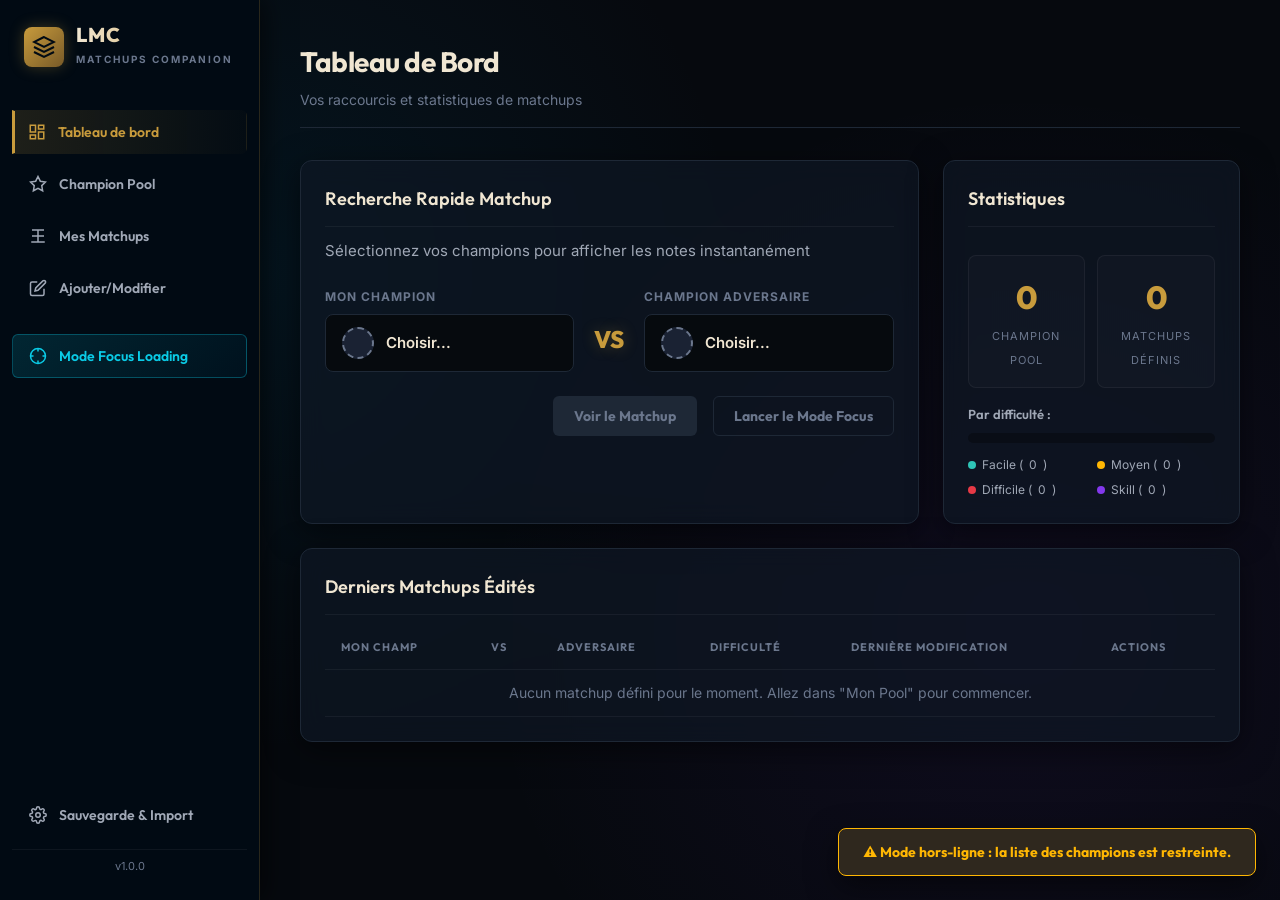
==== index.html @ ae3e89a2 "Initial commit" ====
<!DOCTYPE html>
<html lang="fr">
<head>
    <meta charset="UTF-8">
    <meta name="viewport" content="width=device-width, initial-scale=1.0">
    <title>League Matchups Companion</title>
    <!-- Google Fonts: Inter & Outfit -->
    <link rel="preconnect" href="https://fonts.googleapis.com">
    <link rel="preconnect" href="https://fonts.gstatic.com" crossorigin>
    <link href="https://fonts.googleapis.com/css2?family=Inter:wght@300;400;500;600;700&family=Outfit:wght@400;500;600;700;800&display=swap" rel="stylesheet">
    <link rel="stylesheet" href="style.css">
</head>
<body>
    <div class="app-container">
        <!-- Sidebar / Navigation -->
        <aside class="sidebar">
            <div class="brand">
                <div class="brand-logo">
                    <svg viewBox="0 0 24 24" fill="none" stroke="currentColor" stroke-width="2">
                        <polygon points="12 2 2 7 12 12 22 7 12 2" />
                        <polyline points="2 17 12 22 22 17" />
                        <polyline points="2 12 12 17 22 12" />
                    </svg>
                </div>
                <div class="brand-text">
                    <h1>LMC</h1>
                    <span>Matchups Companion</span>
                </div>
            </div>

            <nav class="nav-menu">
                <button class="nav-item active" data-tab="dashboard">
                    <svg class="nav-icon" viewBox="0 0 24 24" fill="none" stroke="currentColor" stroke-width="2"><rect x="3" y="3" width="7" height="9" /><rect x="14" y="3" width="7" height="5" /><rect x="14" y="12" width="7" height="9" /><rect x="3" y="16" width="7" height="5" /></svg>
                    Tableau de bord
                </button>
                <button class="nav-item" data-tab="champion-pool">
                    <svg class="nav-icon" viewBox="0 0 24 24" fill="none" stroke="currentColor" stroke-width="2"><path d="M12 2l3.09 6.26L22 9.27l-5 4.87 1.18 6.88L12 17.77l-6.18 3.25L7 14.14 2 9.27l6.91-1.01L12 2z"/></svg>
                    Champion Pool
                </button>
                <button class="nav-item" data-tab="matchups">
                    <svg class="nav-icon" viewBox="0 0 24 24" fill="none" stroke="currentColor" stroke-width="2"><path d="M12 20h9M3 20h9M4 12h16M4 4h16M12 4v16"/></svg>
                    Mes Matchups
                </button>
                <button class="nav-item" data-tab="editor" id="nav-editor-btn">
                    <svg class="nav-icon" viewBox="0 0 24 24" fill="none" stroke="currentColor" stroke-width="2"><path d="M11 4H4a2 2 0 0 0-2 2v14a2 2 0 0 0 2 2h14a2 2 0 0 0 2-2v-7M18.5 2.5a2.121 2.121 0 1 1 3 3L12 15l-4 1 1-4 9.5-9.5z"/></svg>
                    Ajouter/Modifier
                </button>
                <button class="nav-item focus-btn" data-tab="focus-mode">
                    <svg class="nav-icon" viewBox="0 0 24 24" fill="none" stroke="currentColor" stroke-width="2"><circle cx="12" cy="12" r="10"/><line x1="22" y1="12" x2="18" y2="12"/><line x1="6" y1="12" x2="2" y2="12"/><line x1="12" y1="6" x2="12" y2="2"/><line x1="12" y1="22" x2="12" y2="18"/></svg>
                    Mode Focus Loading
                </button>
            </nav>

            <div class="sidebar-footer">
                <button class="nav-item" data-tab="settings">
                    <svg class="nav-icon" viewBox="0 0 24 24" fill="none" stroke="currentColor" stroke-width="2"><circle cx="12" cy="12" r="3"/><path d="M19.4 15a1.65 1.65 0 0 0 .33 1.82l.06.06a2 2 0 1 1-2.83 2.83l-.06-.06a1.65 1.65 0 0 0-1.82-.33 1.65 1.65 0 0 0-1 1.51V21a2 2 0 0 1-4 0v-.09A1.65 1.65 0 0 0 9 19.4a1.65 1.65 0 0 0-1.82.33l-.06.06a2 2 0 1 1-2.83-2.83l.06-.06a1.65 1.65 0 0 0 .33-1.82 1.65 1.65 0 0 0-1.51-1H3a2 2 0 0 1 0-4h.09A1.65 1.65 0 0 0 4.6 9a1.65 1.65 0 0 0-.33-1.82l-.06-.06a2 2 0 1 1 2.83-2.83l.06.06a1.65 1.65 0 0 0 1.82.33H9a1.65 1.65 0 0 0 1-1.51V3a2 2 0 0 1 4 0v.09a1.65 1.65 0 0 0 1 1.51 1.65 1.65 0 0 0 1.82-.33l.06-.06a2 2 0 1 1 2.83 2.83l-.06.06a1.65 1.65 0 0 0-.33 1.82V9a1.65 1.65 0 0 0 1.51 1H21a2 2 0 0 1 0 4h-.09a1.65 1.65 0 0 0-1.51 1z"/></svg>
                    Sauvegarde & Import
                </button>
                <div class="version">v1.0.0</div>
            </div>
        </aside>

        <!-- Main Content Area -->
        <main class="main-content">
            <!-- TAB: Dashboard -->
            <section id="dashboard" class="tab-content active">
                <header class="content-header">
                    <div>
                        <h2>Tableau de Bord</h2>
                        <p class="subtitle">Vos raccourcis et statistiques de matchups</p>
                    </div>
                </header>

                <div class="dashboard-grid">
                    <!-- Quick Matchup Checker -->
                    <div class="card col-2 quick-check-card">
                        <h3>Recherche Rapide Matchup</h3>
                        <p>Sélectionnez vos champions pour afficher les notes instantanément</p>
                        
                        <div class="matchup-picker-row">
                            <div class="champion-select-box">
                                <label>Mon Champion</label>
                                <div class="custom-select" id="quick-my-champ-select">
                                    <div class="select-trigger">
                                        <span class="champ-avatar placeholder"></span>
                                        <span class="champ-name">Choisir...</span>
                                    </div>
                                    <div class="select-dropdown-list hidden">
                                        <input type="text" class="select-search" placeholder="Rechercher...">
                                        <div class="select-options-container" id="quick-my-options"></div>
                                    </div>
                                </div>
                            </div>

                            <div class="vs-divider">VS</div>

                            <div class="champion-select-box">
                                <label>Champion Adversaire</label>
                                <div class="custom-select" id="quick-enemy-champ-select">
                                    <div class="select-trigger">
                                        <span class="champ-avatar placeholder"></span>
                                        <span class="champ-name">Choisir...</span>
                                    </div>
                                    <div class="select-dropdown-list hidden">
                                        <input type="text" class="select-search" placeholder="Rechercher...">
                                        <div class="select-options-container" id="quick-enemy-options"></div>
                                    </div>
                                </div>
                            </div>
                        </div>

                        <div class="quick-check-actions">
                            <button id="quick-search-btn" class="btn btn-primary" disabled>Voir le Matchup</button>
                            <button id="quick-focus-btn" class="btn btn-accent" disabled>Lancer le Mode Focus</button>
                        </div>
                    </div>

                    <!-- Statistics Card -->
                    <div class="card stats-card">
                        <h3>Statistiques</h3>
                        <div class="stats-grid">
                            <div class="stat-item">
                                <span class="stat-val" id="stat-pool-count">0</span>
                                <span class="stat-lbl">Champion Pool</span>
                            </div>
                            <div class="stat-item">
                                <span class="stat-val" id="stat-matchup-count">0</span>
                                <span class="stat-lbl">Matchups Définis</span>
                            </div>
                        </div>
                        <div class="difficulty-breakdown">
                            <h4>Par difficulté :</h4>
                            <div class="diff-bar-container">
                                <div class="diff-bar easy" style="width: 0%" title="Facile"></div>
                                <div class="diff-bar medium" style="width: 0%" title="Moyen"></div>
                                <div class="diff-bar hard" style="width: 0%" title="Difficile"></div>
                                <div class="diff-bar skill" style="width: 0%" title="Skill"></div>
                            </div>
                            <div class="diff-legend">
                                <span><span class="dot easy"></span>Facile (<span id="count-easy">0</span>)</span>
                                <span><span class="dot medium"></span>Moyen (<span id="count-medium">0</span>)</span>
                                <span><span class="dot hard"></span>Difficile (<span id="count-hard">0</span>)</span>
                                <span><span class="dot skill"></span>Skill (<span id="count-skill">0</span>)</span>
                            </div>
                        </div>
                    </div>

                    <!-- Recent Matchups -->
                    <div class="card col-3 recent-matchups-card">
                        <h3>Derniers Matchups Édités</h3>
                        <div class="table-responsive">
                            <table class="data-table">
                                <thead>
                                    <tr>
                                        <th>Mon Champ</th>
                                        <th>VS</th>
                                        <th>Adversaire</th>
                                        <th>Difficulté</th>
                                        <th>Dernière modification</th>
                                        <th>Actions</th>
                                    </tr>
                                </thead>
                                <tbody id="recent-matchups-tbody">
                                    <tr>
                                        <td colspan="6" class="text-center text-muted">Aucun matchup pour le moment. Allez dans "Mon Pool" pour commencer.</td>
                                    </tr>
                                </tbody>
                            </table>
                        </div>
                    </div>
                </div>
            </section>

            <!-- TAB: Champion Pool -->
            <section id="champion-pool" class="tab-content">
                <header class="content-header">
                    <div>
                        <h2>Mon Champion Pool</h2>
                        <p class="subtitle">Gérez la liste des champions que vous jouez en partie</p>
                    </div>
                    <button id="add-pool-champ-btn" class="btn btn-primary">
                        <svg viewBox="0 0 24 24" fill="none" stroke="currentColor" stroke-width="2" style="width:16px;height:16px;margin-right:8px;"><line x1="12" y1="5" x2="12" y2="19"/><line x1="5" y1="12" x2="19" y2="12"/></svg>
                        Ajouter un Champion
                    </button>
                </header>

                <div class="pool-grid" id="pool-grid-container">
                    <!-- Champion Pool Cards will be rendered dynamically here -->
                    <div class="empty-state">
                        <div class="empty-icon">⭐</div>
                        <h3>Votre Champion Pool est vide</h3>
                        <p>Commencez par ajouter les champions que vous jouez régulièrement pour pouvoir documenter vos matchups.</p>
                        <button class="btn btn-primary btn-add-first-champ">Ajouter mon premier champion</button>
                    </div>
                </div>
            </section>

            <!-- TAB: Mes Matchups -->
            <section id="matchups" class="tab-content">
                <header class="content-header">
                    <div>
                        <h2>Mes Matchups Documentés</h2>
                        <p class="subtitle">La liste complète de vos notes stratégiques</p>
                    </div>
                </header>

                <div class="filter-bar">
                    <div class="search-box">
                        <svg class="search-icon" viewBox="0 0 24 24" fill="none" stroke="currentColor" stroke-width="2"><circle cx="11" cy="11" r="8"/><line x1="21" y1="21" x2="16.65" y2="16.65"/></svg>
                        <input type="text" id="matchups-search-input" placeholder="Filtrer par champion (ex: Camille)...">
                    </div>
                    <div class="filter-options">
                        <select id="filter-difficulty" class="custom-select-small">
                            <option value="all">Toutes les difficultés</option>
                            <option value="easy">Facile</option>
                            <option value="medium">Moyen</option>
                            <option value="hard">Difficile</option>
                            <option value="skill">Skill Matchup</option>
                        </select>
                        <select id="filter-my-champ" class="custom-select-small">
                            <option value="all">Tous mes champions</option>
                        </select>
                    </div>
                </div>

                <div class="matchups-list-grid" id="matchups-list-container">
                    <!-- Matchup list cards will be rendered dynamically here -->
                </div>
            </section>

            <!-- TAB: Matchup Editor -->
            <section id="editor" class="tab-content">
                <header class="content-header">
                    <div>
                        <h2 id="editor-title">Créer un Matchup</h2>
                        <p class="subtitle" id="editor-subtitle">Documentez vos stratégies, builds et astuces contre un adversaire</p>
                    </div>
                </header>

                <div class="card editor-card">
                    <form id="matchup-form">
                        <input type="hidden" id="matchup-id">
                        
                        <div class="editor-header-row">
                            <div class="champion-select-box">
                                <label>Mon Champion <span class="required">*</span></label>
                                <div class="custom-select" id="editor-my-champ-select">
                                    <div class="select-trigger">
                                        <span class="champ-avatar placeholder"></span>
                                        <span class="champ-name">Choisir...</span>
                                    </div>
                                    <div class="select-dropdown-list hidden">
                                        <input type="text" class="select-search" placeholder="Rechercher dans mon pool...">
                                        <div class="select-options-container" id="editor-my-options"></div>
                                    </div>
                                </div>
                            </div>

                            <div class="vs-divider-large">VS</div>

                            <div class="champion-select-box">
                                <label>Champion Adversaire <span class="required">*</span></label>
                                <div class="custom-select" id="editor-enemy-champ-select">
                                    <div class="select-trigger">
                                        <span class="champ-avatar placeholder"></span>
                                        <span class="champ-name">Choisir...</span>
                                    </div>
                                    <div class="select-dropdown-list hidden">
                                        <input type="text" class="select-search" placeholder="Rechercher un champion...">
                                        <div class="select-options-container" id="editor-enemy-options"></div>
                                    </div>
                                </div>
                            </div>
                        </div>

                        <div class="form-row grid-2">
                            <div class="form-group">
                                <label for="matchup-difficulty">Difficulté globale</label>
                                <div class="difficulty-selector">
                                    <label class="diff-radio-btn easy">
                                        <input type="radio" name="difficulty" value="easy" checked>
                                        <span>Facile</span>
                                    </label>
                                    <label class="diff-radio-btn medium">
                                        <input type="radio" name="difficulty" value="medium">
                                        <span>Moyen</span>
                                    </label>
                                    <label class="diff-radio-btn hard">
                                        <input type="radio" name="difficulty" value="hard">
                                        <span>Difficile</span>
                                    </label>
                                    <label class="diff-radio-btn skill">
                                        <input type="radio" name="difficulty" value="skill">
                                        <span>Skill</span>
                                    </label>
                                </div>
                            </div>
                            <div class="form-group">
                                <label for="matchup-winrate">Note d'aisance / Rôle</label>
                                <input type="text" id="matchup-role" placeholder="ex: Toplane, Win lane, Farm lane..." class="form-control">
                            </div>
                        </div>

                        <hr class="form-divider">

                        <div class="form-row grid-2">
                            <div class="form-group">
                                <label for="matchup-runes">Configuration des Runes</label>
                                <textarea id="matchup-runes" rows="3" placeholder="ex: Conquérant + Volonté (Second souffle / Revitalisation). Prendre de l'armure brute en stats." class="form-control text-area-custom"></textarea>
                            </div>
                            <div class="form-group">
                                <label for="matchup-items">Build / Spikes d'objets</label>
                                <textarea id="matchup-items" rows="3" placeholder="ex: Rush Hydre Vorace pour le sustain, puis Trinité. Prendre Tabis d'acier en priorité." class="form-control text-area-custom"></textarea>
                            </div>
                        </div>

                        <hr class="form-divider">

                        <div class="form-group">
                            <label for="matchup-early">Phase de lignes (Early Game / Niveaux 1-3)</label>
                            <textarea id="matchup-early" rows="3" placeholder="ex: Respecter son niveau 1. On peut l'agresser au niveau 2 si son sort E est en cooldown." class="form-control text-area-custom"></textarea>
                        </div>

                        <div class="form-group">
                            <label for="matchup-mid">Milieu et fin de partie (Mid / Late Game & Teamfights)</label>
                            <textarea id="matchup-mid" rows="3" placeholder="ex: Splitpush efficace, il ne peut pas nous défendre en 1v1 après 2 items. En teamfight, focus la backline." class="form-control text-area-custom"></textarea>
                        </div>

                        <div class="form-group">
                            <label for="matchup-tips">Conseils clés et astuces (Détails mécaniques, Cooldowns)</label>
                            <textarea id="matchup-tips" rows="3" placeholder="ex: Utiliser notre R pour esquiver son étourdissement. Punir quand il rate son Z." class="form-control text-area-custom"></textarea>
                        </div>

                        <div class="form-actions">
                            <button type="button" class="btn btn-secondary" id="cancel-edit-btn">Annuler</button>
                            <button type="submit" class="btn btn-primary" id="save-matchup-btn">Enregistrer le Matchup</button>
                        </div>
                    </form>
                </div>
            </section>

            <!-- TAB: Focus Mode -->
            <section id="focus-mode" class="tab-content">
                <div class="focus-layout">
                    <div class="focus-back-bar">
                        <button class="btn btn-secondary btn-sm" id="exit-focus-btn">
                            <svg viewBox="0 0 24 24" fill="none" stroke="currentColor" stroke-width="2" style="width:14px;height:14px;margin-right:6px;"><polyline points="15 18 9 12 15 6"/></svg>
                            Quitter le Mode Focus
                        </button>
                        <div class="focus-mode-indicator">
                            <span class="pulse-dot"></span>
                            MODE FOCUS CHARGEMENT
                        </div>
                    </div>

                    <div class="focus-vs-header" id="focus-champ-headers">
                        <!-- Rendered dynamically -->
                    </div>

                    <div class="focus-grid">
                        <div class="focus-card difficulty-focus-card" id="focus-card-difficulty">
                            <!-- Difficulty indicator -->
                        </div>
                        
                        <div class="focus-card flex-col">
                            <h3>⚡ Le Plan de Jeu (Early Game)</h3>
                            <div class="focus-content" id="focus-content-early">
                                <!-- Early tips -->
                            </div>
                        </div>

                        <div class="focus-card flex-col">
                            <h3>🛡️ Runes & Équipement</h3>
                            <div class="focus-content" id="focus-content-setup">
                                <!-- Setup details -->
                            </div>
                        </div>

                        <div class="focus-card col-2 flex-col">
                            <h3>🔥 Conseils Clés & Mécaniques (À retenir !)</h3>
                            <div class="focus-content focus-content-large" id="focus-content-tips">
                                <!-- Hot tips -->
                            </div>
                        </div>

                        <div class="focus-card flex-col">
                            <h3>⚔️ Mid/Late & Teamfights</h3>
                            <div class="focus-content" id="focus-content-mid">
                                <!-- Mid/late tips -->
                            </div>
                        </div>
                    </div>
                </div>
            </section>

            <!-- TAB: Settings (Save/Import/Export) -->
            <section id="settings" class="tab-content">
                <header class="content-header">
                    <div>
                        <h2>Sauvegarde & Importation</h2>
                        <p class="subtitle">Gérez vos données de matchups et sauvegardez votre progression</p>
                    </div>
                </header>

                <div class="settings-grid">
                    <div class="card">
                        <h3>Exporter vos données</h3>
                        <p>Téléchargez toutes vos notes de matchups et votre champion pool sous forme de fichier JSON. Vous pourrez réimporter ce fichier à tout moment pour restaurer vos données ou les transférer sur un autre navigateur.</p>
                        <div class="settings-action-block">
                            <button id="export-data-btn" class="btn btn-primary">
                                <svg viewBox="0 0 24 24" fill="none" stroke="currentColor" stroke-width="2" style="width:16px;height:16px;margin-right:8px;"><path d="M21 15v4a2 2 0 0 1-2 2H5a2 2 0 0 1-2-2v-4"/><polyline points="7 10 12 15 17 10"/><line x1="12" y1="15" x2="12" y2="3"/></svg>
                                Exporter en JSON
                            </button>
                        </div>
                    </div>

                    <div class="card">
                        <h3>Importer vos données</h3>
                        <p>Sélectionnez un fichier JSON exporté précédemment pour restaurer vos matchups. <strong>Attention :</strong> Cela remplacera vos données actuelles.</p>
                        <div class="settings-action-block">
                            <input type="file" id="import-file-input" accept=".json" style="display: none;">
                            <button id="import-trigger-btn" class="btn btn-secondary">
                                <svg viewBox="0 0 24 24" fill="none" stroke="currentColor" stroke-width="2" style="width:16px;height:16px;margin-right:8px;"><path d="M21 15v4a2 2 0 0 1-2 2H5a2 2 0 0 1-2-2v-4"/><polyline points="17 8 12 3 7 8"/><line x1="12" y1="3" x2="12" y2="15"/></svg>
                                Importer un fichier JSON
                            </button>
                            <span id="import-status-text" class="status-text text-muted">Aucun fichier sélectionné</span>
                        </div>
                    </div>

                    <div class="card danger-card">
                        <h3>Zone de danger</h3>
                        <p>Cette action effacera définitivement l'ensemble de votre champion pool ainsi que toutes vos notes de matchups enregistrées. Cette action est irréversible.</p>
                        <div class="settings-action-block">
                            <button id="reset-data-btn" class="btn btn-danger">
                                <svg viewBox="0 0 24 24" fill="none" stroke="currentColor" stroke-width="2" style="width:16px;height:16px;margin-right:8px;"><polyline points="3 6 5 6 21 6"/><path d="M19 6v14a2 2 0 0 1-2 2H7a2 2 0 0 1-2-2V6m3 0V4a2 2 0 0 1 2-2h4a2 2 0 0 1 2 2v2"/><line x1="10" y1="11" x2="10" y2="17"/><line x1="14" y1="11" x2="14" y2="17"/></svg>
                                Réinitialiser toutes les données
                            </button>
                        </div>
                    </div>
                </div>
            </section>
        </main>
    </div>

    <!-- Modal: Add Champion to Pool -->
    <div class="modal hidden" id="add-champion-modal">
        <div class="modal-backdrop"></div>
        <div class="modal-content">
            <div class="modal-header">
                <h3>Ajouter un champion à mon pool</h3>
                <button class="modal-close" id="close-modal-btn">&times;</button>
            </div>
            <div class="modal-body">
                <div class="modal-search-box">
                    <svg class="search-icon" viewBox="0 0 24 24" fill="none" stroke="currentColor" stroke-width="2"><circle cx="11" cy="11" r="8"/><line x1="21" y1="21" x2="16.65" y2="16.65"/></svg>
                    <input type="text" id="modal-search-input" placeholder="Rechercher un champion (ex: Ahri, Jax...)...">
                </div>
                <div class="modal-champions-grid" id="modal-champions-list">
                    <!-- Dynamically rendered list of all champions -->
                    <div class="loading-spinner-container">
                        <div class="spinner"></div>
                        <p>Chargement des champions depuis Riot Games...</p>
                    </div>
                </div>
            </div>
        </div>
    </div>

    <script src="app.js"></script>
</body>
</html>
---- style.css ----
/* --- LolMatchups Design System & Theme --- */

:root {
    /* Color Palette */
    --bg-dark-abyss: #06090e;
    --bg-dark-slate: #0b111a;
    --bg-card: rgba(15, 23, 36, 0.7);
    --bg-sidebar: #010a13;
    
    --color-text-main: #f0e6d2; /* Riot Light Gold-Gray */
    --color-text-body: #a0a8b6; /* Soft Gray */
    --color-text-muted: #6b778d; /* Muted Slate */
    
    /* Accents */
    --gold-hextech: #c89b3c;
    --gold-light: #f0e6d2;
    --gold-dark: #785a28;
    --blue-hextech: #0acbe6;
    --blue-runic: #005a82;
    --border-color: #1e2836;
    --border-gold-trans: rgba(200, 155, 60, 0.2);
    
    /* Difficulty Colors */
    --diff-easy: #2ec4b6;
    --diff-easy-bg: rgba(46, 196, 182, 0.15);
    --diff-medium: #ffb703;
    --diff-medium-bg: rgba(255, 183, 3, 0.15);
    --diff-hard: #e63946;
    --diff-hard-bg: rgba(230, 57, 70, 0.15);
    --diff-skill: #8338ec;
    --diff-skill-bg: rgba(131, 56, 236, 0.15);
    
    /* Fonts */
    --font-heading: 'Outfit', 'Inter', system-ui, -apple-system, sans-serif;
    --font-body: 'Inter', system-ui, -apple-system, sans-serif;
    
    /* Shadow */
    --card-shadow: 0 8px 32px 0 rgba(0, 0, 0, 0.5);
    --gold-glow: 0 0 15px rgba(200, 155, 60, 0.3);
    --blue-glow: 0 0 15px rgba(10, 203, 230, 0.4);
}

/* --- Base Styles --- */
* {
    box-sizing: border-box;
    margin: 0;
    padding: 0;
    font-family: var(--font-body);
}

body {
    background-color: var(--bg-dark-abyss);
    background-image: 
        radial-gradient(circle at 20% 30%, rgba(0, 90, 130, 0.15) 0%, transparent 40%),
        radial-gradient(circle at 80% 70%, rgba(131, 56, 236, 0.08) 0%, transparent 45%);
    color: var(--color-text-body);
    font-size: 15px;
    line-height: 1.6;
    overflow-x: hidden;
    min-height: 100vh;
}

h1, h2, h3, h4, h5, h6 {
    font-family: var(--font-heading);
    color: var(--color-text-main);
    font-weight: 600;
}

a {
    color: var(--blue-hextech);
    text-decoration: none;
    transition: color 0.2s ease;
}
a:hover {
    color: var(--gold-hextech);
}

/* --- Layout Container --- */
.app-container {
    display: flex;
    min-height: 100vh;
    width: 100vw;
    position: relative;
}

/* --- Sidebar Navigation --- */
.sidebar {
    width: 260px;
    background-color: var(--bg-sidebar);
    border-right: 1px solid var(--border-gold-trans);
    display: flex;
    flex-direction: column;
    padding: 24px 0;
    position: fixed;
    height: 100vh;
    left: 0;
    top: 0;
    z-index: 100;
    box-shadow: 4px 0 24px rgba(0, 0, 0, 0.6);
}

.brand {
    display: flex;
    align-items: center;
    padding: 0 24px;
    margin-bottom: 40px;
    gap: 12px;
}

.brand-logo {
    width: 40px;
    height: 40px;
    background: linear-gradient(135deg, var(--gold-hextech) 0%, var(--gold-dark) 100%);
    border-radius: 8px;
    display: flex;
    align-items: center;
    justify-content: center;
    color: var(--bg-sidebar);
    box-shadow: var(--gold-glow);
}

.brand-logo svg {
    width: 24px;
    height: 24px;
    stroke: var(--bg-sidebar);
}

.brand-text h1 {
    font-size: 20px;
    font-weight: 800;
    line-height: 1.1;
    letter-spacing: 1px;
    background: linear-gradient(to right, var(--gold-light), var(--gold-hextech));
    -webkit-background-clip: text;
    -webkit-text-fill-color: transparent;
}

.brand-text span {
    font-size: 10px;
    text-transform: uppercase;
    letter-spacing: 2px;
    color: var(--color-text-muted);
    font-weight: 700;
}

.nav-menu {
    display: flex;
    flex-direction: column;
    gap: 8px;
    padding: 0 12px;
    flex-grow: 1;
}

.nav-item {
    display: flex;
    align-items: center;
    gap: 12px;
    padding: 12px 16px;
    background: none;
    border: none;
    color: var(--color-text-body);
    font-family: var(--font-heading);
    font-size: 14px;
    font-weight: 600;
    border-radius: 6px;
    cursor: pointer;
    text-align: left;
    transition: all 0.2s ease;
    border: 1px solid transparent;
}

.nav-item:hover {
    background-color: rgba(200, 155, 60, 0.05);
    color: var(--gold-hextech);
    transform: translateX(4px);
}

.nav-item.active {
    background: linear-gradient(90deg, rgba(200, 155, 60, 0.15) 0%, rgba(200, 155, 60, 0.02) 100%);
    color: var(--gold-hextech);
    border-left: 3px solid var(--gold-hextech);
    border-top-left-radius: 0;
    border-bottom-left-radius: 0;
    padding-left: 13px;
}

.nav-icon {
    width: 18px;
    height: 18px;
}

.nav-item.focus-btn {
    margin-top: 16px;
    background: linear-gradient(135deg, rgba(10, 203, 230, 0.15) 0%, rgba(0, 90, 130, 0.1) 100%);
    border: 1px solid rgba(10, 203, 230, 0.3);
    color: var(--blue-hextech);
}
.nav-item.focus-btn:hover {
    background: linear-gradient(135deg, rgba(10, 203, 230, 0.25) 0%, rgba(0, 90, 130, 0.15) 100%);
    border-color: var(--blue-hextech);
    color: #fff;
    box-shadow: var(--blue-glow);
}

.sidebar-footer {
    padding: 0 12px;
    display: flex;
    flex-direction: column;
    gap: 12px;
}

.version {
    font-size: 11px;
    color: var(--color-text-muted);
    text-align: center;
    padding-top: 8px;
    border-top: 1px solid rgba(255,255,255,0.05);
}

/* --- Main Content --- */
.main-content {
    margin-left: 260px;
    flex-grow: 1;
    padding: 40px;
    min-height: 100vh;
    background-color: transparent;
}

/* Tabs Toggle logic */
.tab-content {
    display: none;
    animation: fadeIn 0.4s ease forwards;
}

.tab-content.active {
    display: block;
}

@keyframes fadeIn {
    from {
        opacity: 0;
        transform: translateY(8px);
    }
    to {
        opacity: 1;
        transform: translateY(0);
    }
}

/* Header standard styles */
.content-header {
    display: flex;
    justify-content: space-between;
    align-items: center;
    margin-bottom: 32px;
    padding-bottom: 16px;
    border-bottom: 1px solid var(--border-color);
}

.content-header h2 {
    font-size: 28px;
    font-weight: 700;
    letter-spacing: -0.5px;
}

.subtitle {
    font-size: 14px;
    color: var(--color-text-muted);
    margin-top: 4px;
}

/* --- Cards UI --- */
.card {
    background: var(--bg-card);
    backdrop-filter: blur(12px);
    -webkit-backdrop-filter: blur(12px);
    border: 1px solid var(--border-color);
    border-radius: 12px;
    padding: 24px;
    box-shadow: var(--card-shadow);
    transition: border-color 0.3s ease, box-shadow 0.3s ease;
}

.card:hover {
    border-color: rgba(200, 155, 60, 0.15);
}

.card h3 {
    font-size: 18px;
    margin-bottom: 12px;
    border-bottom: 1px solid rgba(255, 255, 255, 0.05);
    padding-bottom: 12px;
    display: flex;
    align-items: center;
    justify-content: space-between;
}

/* --- Dashboard Grid --- */
.dashboard-grid {
    display: grid;
    grid-template-columns: repeat(3, 1fr);
    gap: 24px;
}

.col-2 {
    grid-column: span 2;
}
.col-3 {
    grid-column: span 3;
}

/* Quick Matchup Picker CSS */
.matchup-picker-row {
    display: flex;
    align-items: center;
    justify-content: space-between;
    gap: 20px;
    margin: 24px 0;
}

.champion-select-box {
    flex: 1;
    display: flex;
    flex-direction: column;
    gap: 8px;
}

.champion-select-box label {
    font-size: 12px;
    font-weight: 700;
    text-transform: uppercase;
    letter-spacing: 1px;
    color: var(--color-text-muted);
}

.vs-divider {
    font-family: var(--font-heading);
    font-size: 24px;
    font-weight: 800;
    color: var(--gold-hextech);
    text-shadow: var(--gold-glow);
    padding-top: 20px;
}

.vs-divider-large {
    font-family: var(--font-heading);
    font-size: 32px;
    font-weight: 900;
    color: var(--gold-hextech);
    text-shadow: var(--gold-glow);
    padding: 24px 10px 0 10px;
    text-align: center;
}

.quick-check-actions {
    display: flex;
    gap: 16px;
    justify-content: flex-end;
}

/* --- Custom Champion Select Dropdown --- */
.custom-select {
    position: relative;
    width: 100%;
}

.select-trigger {
    display: flex;
    align-items: center;
    gap: 12px;
    padding: 12px 16px;
    background-color: rgba(6, 9, 14, 0.9);
    border: 1px solid var(--border-color);
    border-radius: 8px;
    cursor: pointer;
    transition: all 0.2s ease;
    color: var(--color-text-main);
    font-weight: 600;
}

.select-trigger:hover {
    border-color: var(--gold-hextech);
    box-shadow: 0 0 10px rgba(200, 155, 60, 0.1);
}

.champ-avatar {
    width: 32px;
    height: 32px;
    border-radius: 50%;
    background-size: cover;
    background-position: center;
    border: 2px solid var(--border-color);
    flex-shrink: 0;
}

.champ-avatar.placeholder {
    background-color: #1a2233;
    border: 2px dashed var(--color-text-muted);
}

.select-dropdown-list {
    position: absolute;
    top: calc(100% + 8px);
    left: 0;
    right: 0;
    background-color: #0b111a;
    border: 1px solid var(--gold-dark);
    border-radius: 8px;
    z-index: 50;
    max-height: 300px;
    overflow-y: auto;
    box-shadow: var(--card-shadow);
    display: flex;
    flex-direction: column;
}

.select-dropdown-list.hidden {
    display: none;
}

.select-search {
    padding: 10px 14px;
    background-color: #06090e;
    border: none;
    border-bottom: 1px solid var(--border-color);
    color: #fff;
    outline: none;
    font-size: 14px;
}

.select-options-container {
    overflow-y: auto;
    max-height: 240px;
}

.select-option {
    display: flex;
    align-items: center;
    gap: 12px;
    padding: 10px 14px;
    cursor: pointer;
    transition: background-color 0.2s ease;
    color: var(--color-text-body);
}

.select-option:hover {
    background-color: rgba(200, 155, 60, 0.1);
    color: var(--color-text-main);
}

.select-option.selected {
    background-color: rgba(10, 203, 230, 0.1);
    color: var(--blue-hextech);
    border-left: 3px solid var(--blue-hextech);
    padding-left: 11px;
}

/* --- Buttons CSS --- */
.btn {
    display: inline-flex;
    align-items: center;
    justify-content: center;
    padding: 10px 20px;
    border-radius: 6px;
    font-family: var(--font-heading);
    font-weight: 700;
    font-size: 14px;
    cursor: pointer;
    transition: all 0.2s ease;
    border: 1px solid transparent;
}

.btn-primary {
    background: linear-gradient(135deg, var(--gold-hextech) 0%, var(--gold-dark) 100%);
    color: #05080e;
    box-shadow: var(--gold-glow);
}
.btn-primary:hover:not(:disabled) {
    background: linear-gradient(135deg, #dfb14e 0%, var(--gold-hextech) 100%);
    box-shadow: 0 0 20px rgba(200, 155, 60, 0.5);
    transform: translateY(-1px);
}
.btn-primary:disabled {
    background: var(--border-color);
    color: var(--color-text-muted);
    cursor: not-allowed;
    box-shadow: none;
}

.btn-secondary {
    background-color: rgba(255, 255, 255, 0.05);
    border: 1px solid var(--border-color);
    color: var(--color-text-main);
}
.btn-secondary:hover:not(:disabled) {
    background-color: rgba(255, 255, 255, 0.1);
    border-color: var(--color-text-muted);
}

.btn-accent {
    background: linear-gradient(135deg, var(--blue-runic) 0%, #06405a 100%);
    border: 1px solid var(--blue-hextech);
    color: var(--blue-hextech);
}
.btn-accent:hover:not(:disabled) {
    background: linear-gradient(135deg, rgba(10, 203, 230, 0.2) 0%, rgba(0, 90, 130, 0.2) 100%);
    color: #fff;
    box-shadow: var(--blue-glow);
    transform: translateY(-1px);
}
.btn-accent:disabled {
    border-color: var(--border-color);
    color: var(--color-text-muted);
    background: none;
    cursor: not-allowed;
    box-shadow: none;
}

.btn-danger {
    background-color: var(--diff-hard-bg);
    border: 1px solid var(--diff-hard);
    color: var(--diff-hard);
}
.btn-danger:hover {
    background-color: var(--diff-hard);
    color: #fff;
    box-shadow: 0 0 15px rgba(230, 57, 70, 0.3);
}

.btn-sm {
    padding: 6px 12px;
    font-size: 12px;
}

/* --- Statistics Styling --- */
.stats-card {
    display: flex;
    flex-direction: column;
    gap: 16px;
}

.stats-grid {
    display: grid;
    grid-template-columns: 1fr 1fr;
    gap: 12px;
}

.stat-item {
    background-color: rgba(255, 255, 255, 0.02);
    border: 1px solid rgba(255, 255, 255, 0.05);
    border-radius: 8px;
    padding: 16px;
    text-align: center;
}

.stat-val {
    display: block;
    font-size: 32px;
    font-weight: 800;
    font-family: var(--font-heading);
    color: var(--gold-hextech);
}

.stat-lbl {
    font-size: 11px;
    text-transform: uppercase;
    letter-spacing: 1px;
    color: var(--color-text-muted);
}

.difficulty-breakdown h4 {
    font-size: 13px;
    margin-bottom: 8px;
    color: var(--color-text-body);
}

.diff-bar-container {
    display: flex;
    height: 10px;
    background-color: rgba(0, 0, 0, 0.3);
    border-radius: 5px;
    overflow: hidden;
    margin-bottom: 12px;
}

.diff-bar {
    height: 100%;
    transition: width 0.5s ease;
}

.diff-bar.easy { background-color: var(--diff-easy); }
.diff-bar.medium { background-color: var(--diff-medium); }
.diff-bar.hard { background-color: var(--diff-hard); }
.diff-bar.skill { background-color: var(--diff-skill); }

.diff-legend {
    display: grid;
    grid-template-columns: 1fr 1fr;
    gap: 6px 12px;
    font-size: 12px;
}

.diff-legend span {
    display: flex;
    align-items: center;
    gap: 6px;
}

.dot {
    width: 8px;
    height: 8px;
    border-radius: 50%;
    display: inline-block;
}

.dot.easy { background-color: var(--diff-easy); }
.dot.medium { background-color: var(--diff-medium); }
.dot.hard { background-color: var(--diff-hard); }
.dot.skill { background-color: var(--diff-skill); }

/* --- Table Styles --- */
.table-responsive {
    overflow-x: auto;
}

.data-table {
    width: 100%;
    border-collapse: collapse;
    text-align: left;
    font-size: 14px;
}

.data-table th, .data-table td {
    padding: 12px 16px;
    border-bottom: 1px solid rgba(255, 255, 255, 0.05);
}

.data-table th {
    font-family: var(--font-heading);
    font-weight: 700;
    color: var(--color-text-muted);
    text-transform: uppercase;
    font-size: 11px;
    letter-spacing: 1px;
}

.data-table tbody tr {
    transition: background-color 0.2s ease;
}

.data-table tbody tr:hover {
    background-color: rgba(255, 255, 255, 0.02);
}

.champ-badge {
    display: flex;
    align-items: center;
    gap: 8px;
    font-weight: 600;
    color: var(--color-text-main);
}

.champ-badge img {
    width: 24px;
    height: 24px;
    border-radius: 50%;
    border: 1px solid var(--border-color);
}

.difficulty-tag {
    display: inline-flex;
    padding: 4px 10px;
    border-radius: 4px;
    font-size: 12px;
    font-weight: 700;
    text-transform: uppercase;
    letter-spacing: 0.5px;
}

.difficulty-tag.easy {
    background-color: var(--diff-easy-bg);
    color: var(--diff-easy);
}

.difficulty-tag.medium {
    background-color: var(--diff-medium-bg);
    color: var(--diff-medium);
}

.difficulty-tag.hard {
    background-color: var(--diff-hard-bg);
    color: var(--diff-hard);
}

.difficulty-tag.skill {
    background-color: var(--diff-skill-bg);
    color: var(--diff-skill);
}

.actions-cell {
    display: flex;
    gap: 8px;
}

/* --- Champion Pool Grid --- */
.pool-grid {
    display: grid;
    grid-template-columns: repeat(auto-fill, minmax(200px, 1fr));
    gap: 20px;
}

.pool-card {
    background: var(--bg-card);
    border: 1px solid var(--border-color);
    border-radius: 12px;
    overflow: hidden;
    display: flex;
    flex-direction: column;
    align-items: center;
    position: relative;
    padding: 24px;
    text-align: center;
    transition: all 0.3s cubic-bezier(0.4, 0, 0.2, 1);
    cursor: pointer;
}

.pool-card::before {
    content: '';
    position: absolute;
    top: 0;
    left: 0;
    right: 0;
    height: 3px;
    background: linear-gradient(90deg, transparent, var(--blue-hextech), transparent);
    opacity: 0;
    transition: opacity 0.3s ease;
}

.pool-card:hover {
    border-color: var(--blue-hextech);
    transform: translateY(-4px);
    box-shadow: var(--blue-glow);
}

.pool-card:hover::before {
    opacity: 1;
}

.pool-card-avatar {
    width: 80px;
    height: 80px;
    border-radius: 50%;
    border: 3px solid var(--border-color);
    margin-bottom: 16px;
    background-size: cover;
    background-position: center;
    box-shadow: 0 4px 10px rgba(0,0,0,0.4);
    transition: border-color 0.3s ease;
}

.pool-card:hover .pool-card-avatar {
    border-color: var(--blue-hextech);
}

.pool-card-name {
    font-size: 18px;
    font-weight: 700;
    margin-bottom: 4px;
    color: #fff;
}

.pool-card-title {
    font-size: 12px;
    color: var(--color-text-muted);
    margin-bottom: 16px;
}

.pool-card-stats {
    display: flex;
    justify-content: center;
    gap: 12px;
    font-size: 12px;
    width: 100%;
    border-top: 1px solid rgba(255, 255, 255, 0.05);
    padding-top: 12px;
}

.pool-card-remove-btn {
    position: absolute;
    top: 10px;
    right: 10px;
    background: none;
    border: none;
    color: var(--color-text-muted);
    font-size: 18px;
    cursor: pointer;
    width: 24px;
    height: 24px;
    display: flex;
    align-items: center;
    justify-content: center;
    border-radius: 50%;
    transition: all 0.2s ease;
}

.pool-card-remove-btn:hover {
    background-color: var(--diff-hard-bg);
    color: var(--diff-hard);
}

/* Empty States */
.empty-state {
    grid-column: 1 / -1;
    display: flex;
    flex-direction: column;
    align-items: center;
    justify-content: center;
    padding: 60px 40px;
    background: rgba(255, 255, 255, 0.01);
    border: 2px dashed rgba(255, 255, 255, 0.05);
    border-radius: 16px;
    text-align: center;
    max-width: 500px;
    margin: 40px auto;
}

.empty-icon {
    font-size: 48px;
    margin-bottom: 20px;
}

.empty-state h3 {
    font-size: 20px;
    margin-bottom: 8px;
}

.empty-state p {
    color: var(--color-text-muted);
    margin-bottom: 24px;
    font-size: 14px;
}

/* --- Filter Bar --- */
.filter-bar {
    display: flex;
    justify-content: space-between;
    align-items: center;
    gap: 20px;
    margin-bottom: 24px;
    background-color: rgba(255, 255, 255, 0.02);
    padding: 16px 24px;
    border-radius: 8px;
    border: 1px solid var(--border-color);
}

.search-box {
    position: relative;
    flex: 1;
    max-width: 400px;
}

.search-box input {
    width: 100%;
    padding: 10px 16px 10px 40px;
    background-color: rgba(6, 9, 14, 0.9);
    border: 1px solid var(--border-color);
    border-radius: 6px;
    color: #fff;
    outline: none;
    transition: border-color 0.2s ease;
}

.search-box input:focus {
    border-color: var(--gold-hextech);
}

.search-icon {
    position: absolute;
    left: 14px;
    top: 50%;
    transform: translateY(-50%);
    width: 16px;
    height: 16px;
    color: var(--color-text-muted);
}

.filter-options {
    display: flex;
    gap: 12px;
}

.custom-select-small {
    background-color: rgba(6, 9, 14, 0.9);
    border: 1px solid var(--border-color);
    padding: 10px 14px;
    border-radius: 6px;
    color: var(--color-text-main);
    outline: none;
    font-weight: 600;
}

.custom-select-small:focus {
    border-color: var(--gold-hextech);
}

/* --- Matchup List Grid --- */
.matchups-list-grid {
    display: grid;
    grid-template-columns: repeat(auto-fill, minmax(320px, 1fr));
    gap: 24px;
}

.matchup-list-card {
    display: flex;
    flex-direction: column;
}

.matchup-card-header {
    display: flex;
    align-items: center;
    justify-content: space-between;
    margin-bottom: 16px;
    padding-bottom: 12px;
    border-bottom: 1px solid rgba(255, 255, 255, 0.05);
}

.matchup-versus-display {
    display: flex;
    align-items: center;
    gap: 12px;
}

.matchup-versus-display img {
    width: 40px;
    height: 40px;
    border-radius: 50%;
    border: 2px solid var(--border-color);
}

.matchup-versus-text {
    font-size: 14px;
    font-weight: 800;
    color: var(--color-text-main);
    display: flex;
    flex-direction: column;
}

.matchup-versus-text span {
    font-size: 10px;
    font-weight: 500;
    color: var(--color-text-muted);
    text-transform: uppercase;
}

.matchup-card-body {
    flex-grow: 1;
    display: flex;
    flex-direction: column;
    gap: 12px;
}

.matchup-snippet {
    font-size: 13px;
    color: var(--color-text-body);
    background-color: rgba(0,0,0,0.15);
    border-left: 2px solid var(--gold-hextech);
    padding: 8px 12px;
    border-radius: 0 4px 4px 0;
}

.matchup-card-footer {
    display: flex;
    justify-content: space-between;
    align-items: center;
    margin-top: 16px;
    padding-top: 12px;
    border-top: 1px solid rgba(255,255,255,0.05);
}

.matchup-date {
    font-size: 11px;
    color: var(--color-text-muted);
}

/* --- Form / Editor CSS --- */
.editor-card {
    max-width: 800px;
    margin: 0 auto;
}

.editor-header-row {
    display: flex;
    align-items: center;
    justify-content: center;
    gap: 30px;
    margin-bottom: 30px;
    background-color: rgba(6, 9, 14, 0.4);
    padding: 24px;
    border-radius: 12px;
    border: 1px solid rgba(255,255,255,0.02);
}

.form-row {
    display: grid;
    gap: 20px;
    margin-bottom: 20px;
}

.grid-2 {
    grid-template-columns: 1fr 1fr;
}

.form-group {
    display: flex;
    flex-direction: column;
    gap: 8px;
}

.form-group label {
    font-size: 13px;
    font-weight: 700;
    color: var(--color-text-main);
    text-transform: uppercase;
    letter-spacing: 0.5px;
}

.required {
    color: var(--diff-hard);
}

.form-control {
    width: 100%;
    padding: 12px 16px;
    background-color: rgba(6, 9, 14, 0.9);
    border: 1px solid var(--border-color);
    border-radius: 8px;
    color: #fff;
    outline: none;
    font-size: 14px;
    transition: border-color 0.2s ease;
}

.form-control:focus {
    border-color: var(--gold-hextech);
}

.text-area-custom {
    resize: vertical;
    font-family: var(--font-body);
}

.difficulty-selector {
    display: grid;
    grid-template-columns: repeat(4, 1fr);
    gap: 8px;
}

.diff-radio-btn {
    position: relative;
    cursor: pointer;
    text-align: center;
}

.diff-radio-btn input {
    position: absolute;
    opacity: 0;
    cursor: pointer;
}

.diff-radio-btn span {
    display: block;
    padding: 10px;
    border-radius: 6px;
    font-size: 12px;
    font-weight: 700;
    text-transform: uppercase;
    letter-spacing: 0.5px;
    border: 1px solid var(--border-color);
    background-color: rgba(0, 0, 0, 0.3);
    color: var(--color-text-muted);
    transition: all 0.2s ease;
}

.diff-radio-btn.easy input:checked ~ span {
    background-color: var(--diff-easy-bg);
    border-color: var(--diff-easy);
    color: var(--diff-easy);
    box-shadow: 0 0 10px rgba(46, 196, 182, 0.2);
}

.diff-radio-btn.medium input:checked ~ span {
    background-color: var(--diff-medium-bg);
    border-color: var(--diff-medium);
    color: var(--diff-medium);
    box-shadow: 0 0 10px rgba(255, 183, 3, 0.2);
}

.diff-radio-btn.hard input:checked ~ span {
    background-color: var(--diff-hard-bg);
    border-color: var(--diff-hard);
    color: var(--diff-hard);
    box-shadow: 0 0 10px rgba(230, 57, 70, 0.2);
}

.diff-radio-btn.skill input:checked ~ span {
    background-color: var(--diff-skill-bg);
    border-color: var(--diff-skill);
    color: var(--diff-skill);
    box-shadow: 0 0 10px rgba(131, 56, 236, 0.2);
}

.form-divider {
    border: 0;
    height: 1px;
    background: linear-gradient(90deg, transparent, rgba(255, 255, 255, 0.05), transparent);
    margin: 24px 0;
}

.form-actions {
    display: flex;
    justify-content: flex-end;
    gap: 12px;
    margin-top: 30px;
    border-top: 1px solid rgba(255,255,255,0.05);
    padding-top: 24px;
}

/* --- Settings Grid --- */
.settings-grid {
    display: grid;
    grid-template-columns: repeat(auto-fit, minmax(320px, 1fr));
    gap: 24px;
}

.settings-action-block {
    margin-top: 20px;
    display: flex;
    align-items: center;
    gap: 16px;
}

.status-text {
    font-size: 13px;
}

.danger-card {
    border-color: rgba(230, 57, 70, 0.2);
}
.danger-card h3 {
    color: var(--diff-hard);
}

/* --- Modals --- */
.modal {
    position: fixed;
    top: 0;
    left: 0;
    width: 100vw;
    height: 100vh;
    display: flex;
    align-items: center;
    justify-content: center;
    z-index: 1000;
    transition: opacity 0.3s ease;
}

.modal.hidden {
    display: none;
    opacity: 0;
    pointer-events: none;
}

.modal-backdrop {
    position: absolute;
    top: 0;
    left: 0;
    width: 100%;
    height: 100%;
    background-color: rgba(3, 5, 8, 0.85);
    backdrop-filter: blur(8px);
}

.modal-content {
    background-color: var(--bg-dark-slate);
    border: 1px solid var(--border-gold-trans);
    border-radius: 16px;
    width: 90%;
    max-width: 600px;
    max-height: 80vh;
    display: flex;
    flex-direction: column;
    z-index: 1001;
    box-shadow: 0 20px 50px rgba(0,0,0,0.8), var(--gold-glow);
    animation: modalScaleUp 0.3s cubic-bezier(0.34, 1.56, 0.64, 1) forwards;
}

@keyframes modalScaleUp {
    from {
        transform: scale(0.9);
        opacity: 0;
    }
    to {
        transform: scale(1);
        opacity: 1;
    }
}

.modal-header {
    display: flex;
    justify-content: space-between;
    align-items: center;
    padding: 20px 24px;
    border-bottom: 1px solid var(--border-color);
}

.modal-header h3 {
    font-size: 20px;
    color: var(--gold-hextech);
}

.modal-close {
    background: none;
    border: none;
    color: var(--color-text-muted);
    font-size: 28px;
    cursor: pointer;
    line-height: 1;
    transition: color 0.2s ease;
}
.modal-close:hover {
    color: var(--gold-hextech);
}

.modal-body {
    padding: 24px;
    overflow-y: auto;
    display: flex;
    flex-direction: column;
    gap: 20px;
}

.modal-search-box {
    position: relative;
    width: 100%;
}

.modal-search-box input {
    width: 100%;
    padding: 12px 16px 12px 42px;
    background-color: #06090e;
    border: 1px solid var(--border-color);
    border-radius: 8px;
    color: #fff;
    outline: none;
    font-size: 14px;
    transition: border-color 0.2s ease;
}

.modal-search-box input:focus {
    border-color: var(--gold-hextech);
}

.modal-champions-grid {
    display: grid;
    grid-template-columns: repeat(auto-fill, minmax(100px, 1fr));
    gap: 12px;
    max-height: 400px;
    overflow-y: auto;
    padding-right: 4px;
}

.modal-champ-btn {
    background-color: rgba(255, 255, 255, 0.02);
    border: 1px solid var(--border-color);
    border-radius: 8px;
    padding: 10px 6px;
    display: flex;
    flex-direction: column;
    align-items: center;
    gap: 8px;
    cursor: pointer;
    transition: all 0.2s ease;
}

.modal-champ-btn:hover {
    background-color: rgba(200, 155, 60, 0.1);
    border-color: var(--gold-hextech);
    transform: translateY(-2px);
}

.modal-champ-btn.in-pool {
    border-color: var(--blue-hextech);
    background-color: rgba(10, 203, 230, 0.05);
    opacity: 0.6;
    cursor: default;
}

.modal-champ-btn img {
    width: 48px;
    height: 48px;
    border-radius: 50%;
    border: 1px solid var(--border-color);
}

.modal-champ-btn span {
    font-size: 11px;
    font-weight: 600;
    color: var(--color-text-main);
    text-align: center;
    white-space: nowrap;
    overflow: hidden;
    text-overflow: ellipsis;
    width: 100%;
}

.loading-spinner-container {
    grid-column: 1 / -1;
    display: flex;
    flex-direction: column;
    align-items: center;
    justify-content: center;
    padding: 40px;
    gap: 16px;
    color: var(--color-text-muted);
}

.spinner {
    width: 40px;
    height: 40px;
    border: 3px solid rgba(10, 203, 230, 0.1);
    border-top: 3px solid var(--blue-hextech);
    border-radius: 50%;
    animation: spin 1s linear infinite;
}

@keyframes spin {
    0% { transform: rotate(0deg); }
    100% { transform: rotate(360deg); }
}

/* --- Focus Mode Screen Styling --- */
#focus-mode {
    padding: 0;
    animation: fadeInFocus 0.5s cubic-bezier(0.2, 0.8, 0.2, 1) forwards;
}

@keyframes fadeInFocus {
    from {
        opacity: 0;
        transform: scale(0.98);
    }
    to {
        opacity: 1;
        transform: scale(1);
    }
}

.focus-layout {
    display: flex;
    flex-direction: column;
    gap: 20px;
    max-width: 1200px;
    margin: 0 auto;
    padding: 10px;
}

.focus-back-bar {
    display: flex;
    justify-content: space-between;
    align-items: center;
    border-bottom: 1px solid rgba(255, 255, 255, 0.05);
    padding-bottom: 12px;
}

.focus-mode-indicator {
    font-size: 12px;
    letter-spacing: 2px;
    font-weight: 800;
    color: var(--blue-hextech);
    display: flex;
    align-items: center;
    gap: 8px;
}

.pulse-dot {
    width: 8px;
    height: 8px;
    border-radius: 50%;
    background-color: var(--blue-hextech);
    box-shadow: var(--blue-glow);
    animation: pulse 1.5s infinite alternate;
}

@keyframes pulse {
    0% { transform: scale(0.8); opacity: 0.5; }
    100% { transform: scale(1.2); opacity: 1; }
}

.focus-vs-header {
    display: flex;
    align-items: center;
    justify-content: center;
    gap: 40px;
    padding: 30px;
    background: linear-gradient(180deg, rgba(15, 23, 36, 0.8) 0%, rgba(15, 23, 36, 0.4) 100%);
    border: 1px solid var(--border-gold-trans);
    border-radius: 16px;
    position: relative;
    overflow: hidden;
}

.focus-champ {
    display: flex;
    align-items: center;
    gap: 20px;
    width: 40%;
}

.focus-champ.my-champ {
    justify-content: flex-end;
    text-align: right;
}

.focus-champ.enemy-champ {
    justify-content: flex-start;
    text-align: left;
}

.focus-champ-avatar {
    width: 90px;
    height: 90px;
    border-radius: 50%;
    border: 3px solid var(--gold-hextech);
    background-size: cover;
    background-position: center;
    box-shadow: 0 0 20px rgba(200, 155, 60, 0.3);
}

.focus-champ.enemy-champ .focus-champ-avatar {
    border-color: var(--blue-hextech);
    box-shadow: 0 0 20px rgba(10, 203, 230, 0.3);
}

.focus-champ-info h4 {
    font-size: 28px;
    font-weight: 800;
    color: #fff;
    line-height: 1.1;
}

.focus-champ-info p {
    font-size: 13px;
    color: var(--color-text-muted);
    text-transform: uppercase;
    letter-spacing: 1px;
    margin-top: 4px;
}

.focus-vs-divider {
    font-family: var(--font-heading);
    font-size: 40px;
    font-weight: 900;
    font-style: italic;
    color: var(--gold-hextech);
    text-shadow: var(--gold-glow);
}

.focus-grid {
    display: grid;
    grid-template-columns: repeat(3, 1fr);
    gap: 20px;
}

.focus-card {
    background: rgba(10, 16, 26, 0.85);
    border: 1px solid rgba(255,255,255,0.05);
    border-radius: 12px;
    padding: 24px;
    min-height: 200px;
}

.flex-col {
    display: flex;
    flex-direction: column;
}

.focus-card h3 {
    font-size: 16px;
    text-transform: uppercase;
    letter-spacing: 1px;
    color: var(--gold-hextech);
    margin-bottom: 16px;
    border-bottom: 1px solid rgba(255, 255, 255, 0.05);
    padding-bottom: 10px;
}

.focus-content {
    font-size: 14px;
    color: #f0f2f5;
    flex-grow: 1;
    overflow-y: auto;
    white-space: pre-line;
}

.focus-content-large {
    font-size: 16px;
    font-weight: 500;
    line-height: 1.6;
    color: #fff;
}

.difficulty-focus-card {
    display: flex;
    flex-direction: column;
    justify-content: center;
    align-items: center;
    text-align: center;
    gap: 16px;
    min-height: 200px;
    border-width: 2px;
}

.difficulty-focus-card.easy { border-color: var(--diff-easy); background: rgba(46, 196, 182, 0.08); }
.difficulty-focus-card.medium { border-color: var(--diff-medium); background: rgba(255, 183, 3, 0.08); }
.difficulty-focus-card.hard { border-color: var(--diff-hard); background: rgba(230, 57, 70, 0.08); }
.difficulty-focus-card.skill { border-color: var(--diff-skill); background: rgba(131, 56, 236, 0.08); }

.focus-diff-title {
    font-size: 12px;
    text-transform: uppercase;
    letter-spacing: 2px;
    color: var(--color-text-muted);
    font-weight: 700;
}

.focus-diff-val {
    font-size: 36px;
    font-weight: 900;
    font-family: var(--font-heading);
    text-transform: uppercase;
    letter-spacing: 1px;
}

.focus-diff-val.easy { color: var(--diff-easy); text-shadow: 0 0 15px rgba(46, 196, 182, 0.3); }
.focus-diff-val.medium { color: var(--diff-medium); text-shadow: 0 0 15px rgba(255, 183, 3, 0.3); }
.focus-diff-val.hard { color: var(--diff-hard); text-shadow: 0 0 15px rgba(230, 57, 70, 0.3); }
.focus-diff-val.skill { color: var(--diff-skill); text-shadow: 0 0 15px rgba(131, 56, 236, 0.3); }

.focus-role-val {
    font-size: 14px;
    font-weight: 600;
    color: var(--color-text-main);
    background-color: rgba(255,255,255,0.05);
    padding: 6px 14px;
    border-radius: 20px;
}

/* Helper Utilities */
.text-center { text-align: center; }
.text-muted { color: var(--color-text-muted); }
.text-danger { color: var(--diff-hard); }
.text-success { color: var(--diff-easy); }
.hidden { display: none !important; }

/* Responsive adjustments */
@media (max-width: 1024px) {
    .app-container {
        flex-direction: column;
    }
    .sidebar {
        width: 100%;
        height: auto;
        position: relative;
        padding: 16px 0;
        border-right: none;
        border-bottom: 1px solid var(--border-gold-trans);
    }
    .brand {
        margin-bottom: 20px;
    }
    .nav-menu {
        flex-direction: row;
        flex-wrap: wrap;
        padding: 0 16px;
    }
    .nav-item {
        flex: 1;
        justify-content: center;
        padding: 10px;
    }
    .nav-item.active {
        border-left: none;
        border-bottom: 3px solid var(--gold-hextech);
        border-bottom-left-radius: 0;
        border-bottom-right-radius: 0;
        padding-left: 10px;
        padding-bottom: 7px;
    }
    .sidebar-footer {
        display: none;
    }
    .main-content {
        margin-left: 0;
        padding: 24px;
    }
    .dashboard-grid {
        grid-template-columns: 1fr;
    }
    .col-2, .col-3 {
        grid-column: span 1;
    }
    .focus-vs-header {
        flex-direction: column;
        gap: 16px;
        padding: 20px;
    }
    .focus-champ {
        width: 100%;
        justify-content: center !important;
        text-align: center !important;
    }
    .focus-champ.my-champ {
        flex-direction: column;
    }
    .focus-champ.enemy-champ {
        flex-direction: column-reverse;
    }
    .focus-grid {
        grid-template-columns: 1fr;
    }
}
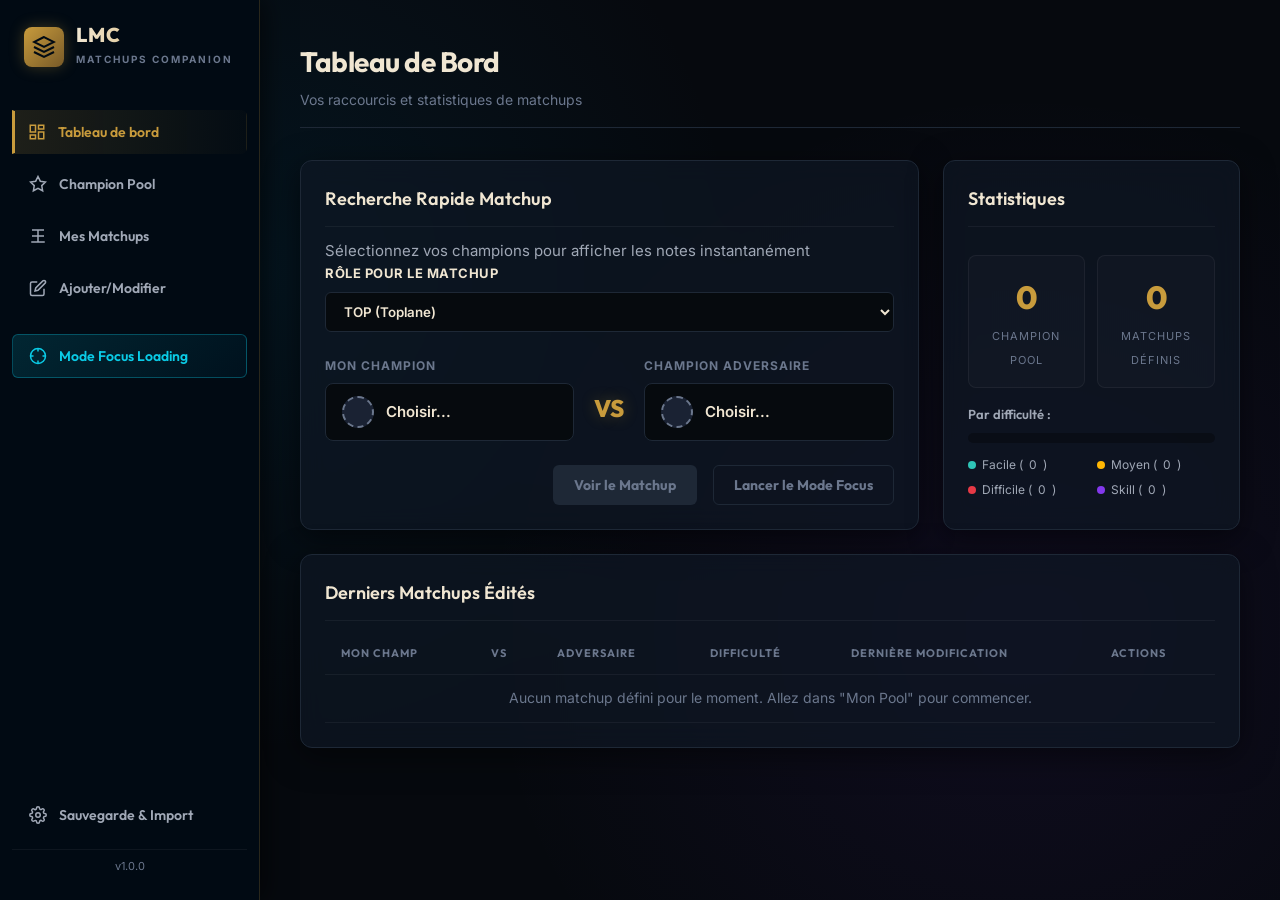
==== commit 4e45ba9b: "push" ====
--- a/index.html
+++ b/index.html
@@ -77,6 +77,17 @@
                         <h3>Recherche Rapide Matchup</h3>
                         <p>Sélectionnez vos champions pour afficher les notes instantanément</p>
                         
+                        <div class="form-group" style="margin-bottom: 16px;">
+                            <label>Rôle pour le matchup</label>
+                            <select id="quick-role-select" class="custom-select-small" style="width: 100%; max-width: none;">
+                                <option value="TOP">TOP (Toplane)</option>
+                                <option value="JUNGLE">JUNGLE (Jungle)</option>
+                                <option value="MID">MID (Midlane)</option>
+                                <option value="ADC">ADC (Botlane)</option>
+                                <option value="SUPPORT">SUPPORT (Support)</option>
+                            </select>
+                        </div>
+                        
                         <div class="matchup-picker-row">
                             <div class="champion-select-box">
                                 <label>Mon Champion</label>
@@ -184,6 +195,14 @@
                     </button>
                 </header>
 
+                <div class="role-tabs-bar">
+                    <button class="role-tab active" data-role="TOP">TOP</button>
+                    <button class="role-tab" data-role="JUNGLE">JUNGLE</button>
+                    <button class="role-tab" data-role="MID">MID</button>
+                    <button class="role-tab" data-role="ADC">ADC</button>
+                    <button class="role-tab" data-role="SUPPORT">SUPPORT</button>
+                </div>
+
                 <div class="pool-grid" id="pool-grid-container">
                     <!-- Champion Pool Cards will be rendered dynamically here -->
                     <div class="empty-state">
@@ -210,6 +229,14 @@
                         <input type="text" id="matchups-search-input" placeholder="Filtrer par champion (ex: Camille)...">
                     </div>
                     <div class="filter-options">
+                        <select id="filter-role" class="custom-select-small">
+                            <option value="all">Tous les rôles</option>
+                            <option value="TOP">TOP (Toplane)</option>
+                            <option value="JUNGLE">JUNGLE (Jungle)</option>
+                            <option value="MID">MID (Midlane)</option>
+                            <option value="ADC">ADC (Botlane)</option>
+                            <option value="SUPPORT">SUPPORT (Support)</option>
+                        </select>
                         <select id="filter-difficulty" class="custom-select-small">
                             <option value="all">Toutes les difficultés</option>
                             <option value="easy">Facile</option>
@@ -241,6 +268,17 @@
                     <form id="matchup-form">
                         <input type="hidden" id="matchup-id">
                         
+                        <div class="form-group" style="max-width: 320px; margin: 0 auto 24px auto;">
+                            <label for="editor-role-select">Rôle pour ce matchup <span class="required">*</span></label>
+                            <select id="editor-role-select" class="form-control">
+                                <option value="TOP">TOP (Toplane)</option>
+                                <option value="JUNGLE">JUNGLE (Jungle)</option>
+                                <option value="MID">MID (Midlane)</option>
+                                <option value="ADC">ADC (Botlane)</option>
+                                <option value="SUPPORT">SUPPORT (Support)</option>
+                            </select>
+                        </div>
+
                         <div class="editor-header-row">
                             <div class="champion-select-box">
                                 <label>Mon Champion <span class="required">*</span></label>
@@ -296,8 +334,8 @@
                                 </div>
                             </div>
                             <div class="form-group">
-                                <label for="matchup-winrate">Note d'aisance / Rôle</label>
-                                <input type="text" id="matchup-role" placeholder="ex: Toplane, Win lane, Farm lane..." class="form-control">
+                                <label for="matchup-style">Style de jeu / Aisance</label>
+                                <input type="text" id="matchup-style" placeholder="ex: Win lane, Farm lane, Splitpush..." class="form-control">
                             </div>
                         </div>
 
--- a/style.css
+++ b/style.css
@@ -1629,3 +1629,59 @@
         grid-template-columns: 1fr;
     }
 }
+
+/* --- Role Tabs Styling --- */
+.role-tabs-bar {
+    display: flex;
+    gap: 8px;
+    margin-bottom: 24px;
+    border-bottom: 1px solid rgba(255, 255, 255, 0.05);
+    padding-bottom: 12px;
+}
+
+.role-tab {
+    background: rgba(255, 255, 255, 0.02);
+    border: 1px solid var(--border-color);
+    color: var(--color-text-muted);
+    font-family: var(--font-heading);
+    font-size: 13px;
+    font-weight: 700;
+    padding: 8px 18px;
+    border-radius: 6px;
+    cursor: pointer;
+    transition: all 0.2s ease;
+}
+
+.role-tab:hover {
+    background: rgba(200, 155, 60, 0.05);
+    color: var(--gold-hextech);
+    border-color: rgba(200, 155, 60, 0.3);
+}
+
+.role-tab.active {
+    background: linear-gradient(135deg, rgba(200, 155, 60, 0.2) 0%, rgba(120, 90, 40, 0.1) 100%);
+    color: var(--gold-hextech);
+    border-color: var(--gold-hextech);
+    box-shadow: 0 0 10px rgba(200, 155, 60, 0.15);
+}
+
+/* Role Badges */
+.role-badge {
+    display: inline-flex;
+    align-items: center;
+    padding: 2px 8px;
+    border-radius: 4px;
+    font-size: 11px;
+    font-weight: 700;
+    text-transform: uppercase;
+    background-color: rgba(255, 255, 255, 0.05);
+    color: var(--color-text-main);
+    border: 1px solid rgba(255, 255, 255, 0.1);
+}
+
+.role-badge.top { background-color: rgba(131, 56, 236, 0.15); color: #c8b6ff; border-color: rgba(131, 56, 236, 0.3); }
+.role-badge.jungle { background-color: rgba(46, 196, 182, 0.15); color: #caffbf; border-color: rgba(46, 196, 182, 0.3); }
+.role-badge.mid { background-color: rgba(230, 57, 70, 0.15); color: #ffadad; border-color: rgba(230, 57, 70, 0.3); }
+.role-badge.adc { background-color: rgba(255, 183, 3, 0.15); color: #ffd6a5; border-color: rgba(255, 183, 3, 0.3); }
+.role-badge.support { background-color: rgba(10, 203, 230, 0.15); color: #9bf6ff; border-color: rgba(10, 203, 230, 0.3); }
+
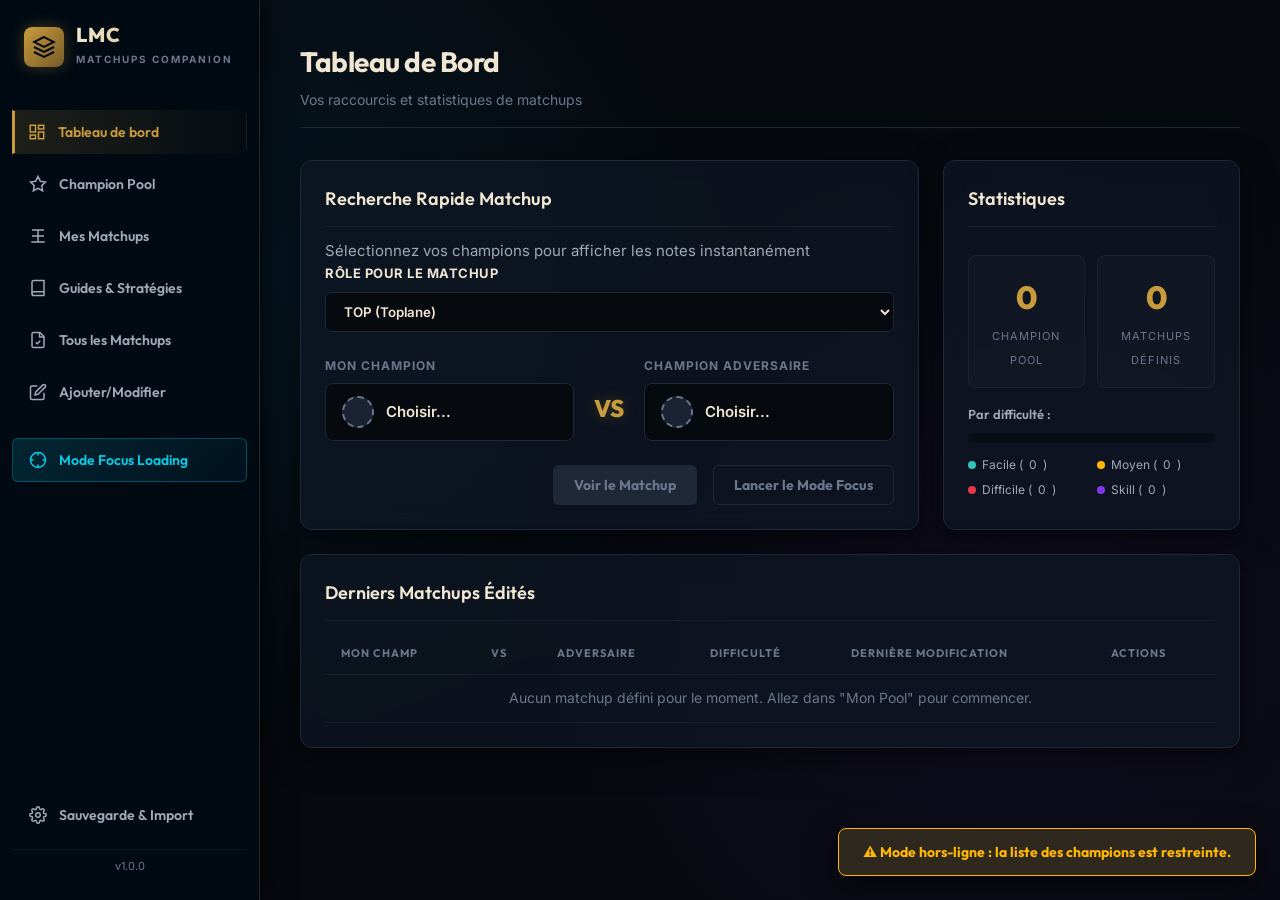
==== commit ad96dfb0: "all matchups" ====
--- a/index.html
+++ b/index.html
@@ -41,6 +41,14 @@
                     <svg class="nav-icon" viewBox="0 0 24 24" fill="none" stroke="currentColor" stroke-width="2"><path d="M12 20h9M3 20h9M4 12h16M4 4h16M12 4v16"/></svg>
                     Mes Matchups
                 </button>
+                <button class="nav-item" data-tab="guides" id="nav-guides-btn">
+                    <svg class="nav-icon" viewBox="0 0 24 24" fill="none" stroke="currentColor" stroke-width="2"><path d="M4 19.5A2.5 2.5 0 0 1 6.5 17H20"></path><path d="M6.5 2H20v20H6.5A2.5 2.5 0 0 1 4 19.5v-15A2.5 2.5 0 0 1 6.5 2z"></path></svg>
+                    Guides & Stratégies
+                </button>
+                <button class="nav-item" data-tab="all-matchups" id="nav-all-matchups-btn">
+                    <svg class="nav-icon" viewBox="0 0 24 24" fill="none" stroke="currentColor" stroke-width="2"><path d="M14.5 2H6a2 2 0 0 0-2 2v16a2 2 0 0 0 2 2h12a2 2 0 0 0 2-2V7.5L14.5 2z"/><polyline points="14 2 14 8 20 8"/><path d="m9 15 2 2 4-4"/></svg>
+                    Tous les Matchups
+                </button>
                 <button class="nav-item" data-tab="editor" id="nav-editor-btn">
                     <svg class="nav-icon" viewBox="0 0 24 24" fill="none" stroke="currentColor" stroke-width="2"><path d="M11 4H4a2 2 0 0 0-2 2v14a2 2 0 0 0 2 2h14a2 2 0 0 0 2-2v-7M18.5 2.5a2.121 2.121 0 1 1 3 3L12 15l-4 1 1-4 9.5-9.5z"/></svg>
                     Ajouter/Modifier
@@ -255,6 +263,170 @@
                 </div>
             </section>
 
+            <!-- TAB: Guides Stratégiques Champions & Rôles -->
+            <section id="guides" class="tab-content">
+                <header class="content-header">
+                    <div>
+                        <h2>Guides des Champions & Stratégies par Rôle</h2>
+                        <p class="subtitle">Plans de jeu, builds, et guides tactiques face aux champions Mêlée et Distance</p>
+                    </div>
+                </header>
+
+                <div class="guides-layout-wrapper">
+                    <!-- Top / Left Bar: Champion Selection & Filters -->
+                    <div class="card guides-browser-card">
+                        <div class="guides-controls-bar">
+                            <div class="search-box guide-search-box">
+                                <svg class="search-icon" viewBox="0 0 24 24" fill="none" stroke="currentColor" stroke-width="2"><circle cx="11" cy="11" r="8"/><line x1="21" y1="21" x2="16.65" y2="16.65"/></svg>
+                                <input type="text" id="guide-champ-search" placeholder="Rechercher un champion (ex: Aatrox, Ahri, Jinx...)...">
+                            </div>
+
+                            <div class="guide-filter-group">
+                                <span class="filter-group-label">Portée :</span>
+                                <div class="filter-chips-container">
+                                    <button class="filter-chip guide-range-filter-btn active" data-range="all">Tous</button>
+                                    <button class="filter-chip guide-range-filter-btn" data-range="melee">⚔️ Mêlée</button>
+                                    <button class="filter-chip guide-range-filter-btn" data-range="ranged">🏹 Distance</button>
+                                </div>
+                            </div>
+
+                            <div class="guide-filter-group">
+                                <span class="filter-group-label">Rôle :</span>
+                                <div class="filter-chips-container">
+                                    <button class="filter-chip guide-role-filter-btn active" data-role="all">Tous</button>
+                                    <button class="filter-chip guide-role-filter-btn" data-role="TOP">TOP</button>
+                                    <button class="filter-chip guide-role-filter-btn" data-role="JUNGLE">JUNGLE</button>
+                                    <button class="filter-chip guide-role-filter-btn" data-role="MID">MID</button>
+                                    <button class="filter-chip guide-role-filter-btn" data-role="ADC">ADC</button>
+                                    <button class="filter-chip guide-role-filter-btn" data-role="SUPPORT">SUPPORT</button>
+                                </div>
+                            </div>
+
+                            <button id="guide-pool-filter-btn" class="filter-chip pool-filter-toggle">
+                                ⭐ Mon Champion Pool
+                            </button>
+                        </div>
+
+                        <!-- Champions Grid / Ribbon -->
+                        <div class="guide-champions-grid-container" id="guide-champions-grid">
+                            <!-- Dynamically populated -->
+                        </div>
+                    </div>
+
+                    <!-- Main Content: Detailed Selected Champion Guide -->
+                    <div id="guide-detail-container" class="guide-detail-area">
+                        <!-- Dynamically rendered by renderSelectedChampionGuide() -->
+                    </div>
+                </div>
+            </section>
+
+            <!-- TAB: Tous les Matchups par Lane -->
+            <section id="all-matchups" class="tab-content">
+                <header class="content-header">
+                    <div>
+                        <h2>Matrice Universelle de Tous les Matchups par Lane</h2>
+                        <p class="subtitle">Tous les duels imaginables analysés en direct avec astuces clés, sorts critiques à esquiver et gestion de vague</p>
+                    </div>
+
+                    <div class="header-mode-toggle">
+                        <button id="mode-matrix-btn" class="btn btn-sm btn-primary active">📚 Matrice Complète</button>
+                        <button id="mode-duel-btn" class="btn btn-sm btn-secondary">🥊 Duel 1v1 Universel</button>
+                    </div>
+                </header>
+
+                <!-- Lane Selection Tabs -->
+                <div class="all-lane-tabs-bar">
+                    <button class="all-lane-tab-btn active" data-lane="TOP"><span class="tab-lane-icon">🛡️</span> TOPLANE</button>
+                    <button class="all-lane-tab-btn" data-lane="JUNGLE"><span class="tab-lane-icon">🌲</span> JUNGLE</button>
+                    <button class="all-lane-tab-btn" data-lane="MID"><span class="tab-lane-icon">⚡</span> MIDLANE</button>
+                    <button class="all-lane-tab-btn" data-lane="ADC"><span class="tab-lane-icon">🏹</span> BOTLANE (ADC)</button>
+                    <button class="all-lane-tab-btn" data-lane="SUPPORT"><span class="tab-lane-icon">❤️</span> SUPPORT</button>
+                </div>
+
+                <!-- MODE 1: MATRIX VIEW -->
+                <div id="matrix-view-container">
+                    <!-- Champion Bar + Controls -->
+                    <div class="card matrix-controls-card">
+                        <div class="matrix-selection-row">
+                            <div class="matrix-my-champ-picker">
+                                <label>Mon Champion dans cette Lane :</label>
+                                <div class="matrix-select-with-avatar">
+                                    <div class="matrix-champ-avatar" id="matrix-my-champ-avatar"></div>
+                                    <select id="matrix-my-champ-select" class="form-control custom-select-small">
+                                        <!-- Dynamiquement peuplé -->
+                                    </select>
+                                </div>
+                            </div>
+
+                            <div class="matrix-search-box">
+                                <label>Rechercher un adversaire :</label>
+                                <div class="search-box">
+                                    <svg class="search-icon" viewBox="0 0 24 24" fill="none" stroke="currentColor" stroke-width="2"><circle cx="11" cy="11" r="8"/><line x1="21" y1="21" x2="16.65" y2="16.65"/></svg>
+                                    <input type="text" id="matrix-search-input" placeholder="Filtrer par adversaire (ex: Fiora, Teemo, Jax...)...">
+                                </div>
+                            </div>
+                        </div>
+
+                        <div class="matrix-filters-row">
+                            <div class="matrix-filter-group">
+                                <span class="filter-label">Difficulté :</span>
+                                <div class="filter-chips">
+                                    <button class="matrix-diff-chip active" data-diff="all">Tous (<span id="count-chip-all">0</span>)</button>
+                                    <button class="matrix-diff-chip diff-easy-btn" data-diff="easy">🟢 Faciles (<span id="count-chip-easy">0</span>)</button>
+                                    <button class="matrix-diff-chip diff-medium-btn" data-diff="medium">🟡 Moyens (<span id="count-chip-medium">0</span>)</button>
+                                    <button class="matrix-diff-chip diff-hard-btn" data-diff="hard">🔴 Difficiles (<span id="count-chip-hard">0</span>)</button>
+                                    <button class="matrix-diff-chip diff-skill-btn" data-diff="skill">🟣 Skill (<span id="count-chip-skill">0</span>)</button>
+                                </div>
+                            </div>
+
+                            <div class="matrix-filter-group">
+                                <span class="filter-label">Portée de l'adversaire :</span>
+                                <div class="filter-chips">
+                                    <button class="matrix-range-chip active" data-range="all">Toutes</button>
+                                    <button class="matrix-range-chip" data-range="melee">⚔️ Mêlée</button>
+                                    <button class="matrix-range-chip" data-range="ranged">🏹 Distance</button>
+                                </div>
+                            </div>
+                        </div>
+                    </div>
+
+                    <!-- Matchups Cards Grid -->
+                    <div class="matrix-matchups-grid" id="matrix-matchups-grid">
+                        <!-- Dynamiquement rendu -->
+                    </div>
+                </div>
+
+                <!-- MODE 2: UNIVERSAL 1v1 DUEL VIEW -->
+                <div id="duel-view-container" style="display: none;">
+                    <div class="card universal-duel-controls-card">
+                        <h3>Simulateur de Duel 1v1 Universel</h3>
+                        <p class="subtitle">Sélectionnez deux champions pour générer l'analyse exhaustive du matchup dans cette lane</p>
+
+                        <div class="duel-selector-pair">
+                            <div class="duel-picker-column">
+                                <label>Mon Champion :</label>
+                                <select id="sim-universal-my-select" class="form-control custom-select-small" style="width: 100%;">
+                                    <!-- Rempli dynamiquement -->
+                                </select>
+                            </div>
+
+                            <div class="duel-vs-circle-large">VS</div>
+
+                            <div class="duel-picker-column">
+                                <label>Champion Adversaire :</label>
+                                <select id="sim-universal-enemy-select" class="form-control custom-select-small" style="width: 100%;">
+                                    <!-- Rempli dynamiquement -->
+                                </select>
+                            </div>
+                        </div>
+                    </div>
+
+                    <div id="sim-universal-output" class="universal-duel-output-wrapper">
+                        <!-- Dynamiquement rendu -->
+                    </div>
+                </div>
+            </section>
+
             <!-- TAB: Matchup Editor -->
             <section id="editor" class="tab-content">
                 <header class="content-header">
@@ -504,6 +676,10 @@
         </div>
     </div>
 
+    <script src="guides-data.js"></script>
+    <script src="guides.js"></script>
+    <script src="matchups-data.js"></script>
+    <script src="matchups-engine.js"></script>
     <script src="app.js"></script>
 </body>
 </html>
--- a/style.css
+++ b/style.css
@@ -1685,3 +1685,1417 @@
 .role-badge.adc { background-color: rgba(255, 183, 3, 0.15); color: #ffd6a5; border-color: rgba(255, 183, 3, 0.3); }
 .role-badge.support { background-color: rgba(10, 203, 230, 0.15); color: #9bf6ff; border-color: rgba(10, 203, 230, 0.3); }
 
+/* ==========================================================================
+   --- Guides & Strategies Page Styling ---
+   ========================================================================== */
+
+.guides-layout-wrapper {
+    display: flex;
+    flex-direction: column;
+    gap: 24px;
+}
+
+/* Browser card & Filter controls */
+.guides-browser-card {
+    background: var(--bg-card);
+    border: 1px solid var(--border-gold-trans);
+    border-radius: 12px;
+    padding: 20px;
+    box-shadow: var(--card-shadow);
+}
+
+.guides-controls-bar {
+    display: flex;
+    flex-wrap: wrap;
+    align-items: center;
+    gap: 16px;
+    margin-bottom: 20px;
+}
+
+.guide-search-box {
+    flex: 1 1 260px;
+    min-width: 240px;
+}
+
+.guide-filter-group {
+    display: flex;
+    align-items: center;
+    gap: 8px;
+}
+
+.filter-group-label {
+    font-size: 12px;
+    font-weight: 700;
+    text-transform: uppercase;
+    color: var(--color-text-muted);
+    letter-spacing: 0.5px;
+}
+
+.filter-chips-container {
+    display: flex;
+    gap: 6px;
+    flex-wrap: wrap;
+}
+
+.filter-chip {
+    background: rgba(255, 255, 255, 0.04);
+    border: 1px solid var(--border-color);
+    color: var(--color-text-body);
+    font-family: var(--font-heading);
+    font-size: 12px;
+    font-weight: 600;
+    padding: 6px 14px;
+    border-radius: 6px;
+    cursor: pointer;
+    transition: all 0.2s ease;
+}
+
+.filter-chip:hover {
+    background: rgba(200, 155, 60, 0.1);
+    border-color: rgba(200, 155, 60, 0.3);
+    color: var(--gold-light);
+}
+
+.filter-chip.active {
+    background: linear-gradient(135deg, rgba(200, 155, 60, 0.25) 0%, rgba(120, 90, 40, 0.2) 100%);
+    border-color: var(--gold-hextech);
+    color: var(--gold-hextech);
+    box-shadow: 0 0 10px rgba(200, 155, 60, 0.2);
+}
+
+.pool-filter-toggle {
+    margin-left: auto;
+    border-color: rgba(255, 183, 3, 0.3);
+    color: #ffb703;
+}
+
+.pool-filter-toggle.active {
+    background: rgba(255, 183, 3, 0.2);
+    border-color: #ffb703;
+    color: #ffe699;
+    box-shadow: 0 0 12px rgba(255, 183, 3, 0.3);
+}
+
+/* Horizontal / Scrollable Champions Ribbon */
+.guide-champions-grid-container {
+    display: flex;
+    gap: 12px;
+    overflow-x: auto;
+    padding-bottom: 12px;
+    padding-top: 4px;
+    scrollbar-width: thin;
+    scrollbar-color: var(--gold-dark) var(--bg-dark-slate);
+}
+
+.guide-champions-grid-container::-webkit-scrollbar {
+    height: 6px;
+}
+
+.guide-champions-grid-container::-webkit-scrollbar-thumb {
+    background: var(--gold-dark);
+    border-radius: 4px;
+}
+
+.guide-champ-item {
+    display: flex;
+    flex-direction: column;
+    align-items: center;
+    gap: 6px;
+    cursor: pointer;
+    flex: 0 0 76px;
+    transition: transform 0.2s ease;
+}
+
+.guide-champ-item:hover {
+    transform: translateY(-4px);
+}
+
+.guide-champ-avatar {
+    width: 60px;
+    height: 60px;
+    border-radius: 10px;
+    background-size: cover;
+    background-position: center;
+    border: 2px solid var(--border-color);
+    position: relative;
+    transition: all 0.25s ease;
+    box-shadow: 0 4px 12px rgba(0, 0, 0, 0.4);
+}
+
+.guide-champ-item:hover .guide-champ-avatar {
+    border-color: var(--blue-hextech);
+    box-shadow: 0 0 14px rgba(10, 203, 230, 0.4);
+}
+
+.guide-champ-item.active .guide-champ-avatar {
+    border-color: var(--gold-hextech);
+    box-shadow: 0 0 18px rgba(200, 155, 60, 0.6);
+    transform: scale(1.06);
+}
+
+.range-mini-pill {
+    position: absolute;
+    bottom: -4px;
+    right: -4px;
+    font-size: 11px;
+    padding: 2px 4px;
+    border-radius: 4px;
+    background: #090e17;
+    border: 1px solid rgba(255, 255, 255, 0.2);
+    box-shadow: 0 2px 6px rgba(0, 0, 0, 0.6);
+}
+
+.range-mini-pill.melee {
+    border-color: rgba(230, 57, 70, 0.5);
+}
+
+.range-mini-pill.ranged {
+    border-color: rgba(46, 196, 182, 0.5);
+}
+
+.guide-champ-label {
+    font-size: 11px;
+    font-weight: 600;
+    color: var(--color-text-body);
+    text-align: center;
+    white-space: nowrap;
+    overflow: hidden;
+    text-overflow: ellipsis;
+    max-width: 72px;
+}
+
+.guide-champ-item.active .guide-champ-label {
+    color: var(--gold-hextech);
+    font-weight: 700;
+}
+
+/* Hero Banner */
+.guide-hero-banner {
+    border-radius: 14px;
+    background-size: cover;
+    background-position: center 25%;
+    border: 1px solid var(--border-gold-trans);
+    padding: 32px 36px;
+    box-shadow: 0 12px 40px rgba(0, 0, 0, 0.7);
+    position: relative;
+    overflow: hidden;
+    margin-bottom: 24px;
+}
+
+.guide-hero-content {
+    display: flex;
+    align-items: center;
+    gap: 28px;
+    position: relative;
+    z-index: 2;
+}
+
+.guide-hero-portrait-col {
+    display: flex;
+    flex-direction: column;
+    align-items: center;
+    flex-shrink: 0;
+}
+
+.guide-hero-avatar {
+    width: 96px;
+    height: 96px;
+    border-radius: 14px;
+    border: 3px solid var(--gold-hextech);
+    box-shadow: 0 0 24px rgba(200, 155, 60, 0.4);
+    object-fit: cover;
+}
+
+.guide-hero-info {
+    flex: 1;
+}
+
+.guide-hero-tags {
+    display: flex;
+    align-items: center;
+    gap: 10px;
+    flex-wrap: wrap;
+    margin-bottom: 8px;
+}
+
+.range-badge-large {
+    display: inline-flex;
+    align-items: center;
+    gap: 6px;
+    padding: 4px 12px;
+    border-radius: 6px;
+    font-family: var(--font-heading);
+    font-size: 12px;
+    font-weight: 800;
+    letter-spacing: 0.5px;
+    text-transform: uppercase;
+}
+
+.range-badge-large.melee {
+    background: rgba(230, 57, 70, 0.2);
+    border: 1px solid rgba(230, 57, 70, 0.6);
+    color: #ff99a8;
+}
+
+.range-badge-large.ranged {
+    background: rgba(46, 196, 182, 0.2);
+    border: 1px solid rgba(46, 196, 182, 0.6);
+    color: #99f3ea;
+}
+
+.guide-archetype-badge {
+    background: rgba(131, 56, 236, 0.2);
+    border: 1px solid rgba(131, 56, 236, 0.5);
+    color: #dfc2ff;
+    padding: 4px 10px;
+    border-radius: 6px;
+    font-size: 12px;
+    font-weight: 700;
+}
+
+.guide-damage-badge {
+    background: rgba(255, 183, 3, 0.2);
+    border: 1px solid rgba(255, 183, 3, 0.5);
+    color: #ffe08a;
+    padding: 4px 10px;
+    border-radius: 6px;
+    font-size: 12px;
+    font-weight: 700;
+}
+
+.guide-viability-badge {
+    background: rgba(200, 155, 60, 0.2);
+    border: 1px solid rgba(200, 155, 60, 0.5);
+    color: var(--gold-hextech);
+    padding: 4px 10px;
+    border-radius: 6px;
+    font-size: 12px;
+    font-weight: 700;
+}
+
+.guide-hero-title {
+    font-size: 32px;
+    font-weight: 800;
+    color: #ffffff;
+    text-shadow: 0 2px 10px rgba(0, 0, 0, 0.8);
+    margin-bottom: 4px;
+}
+
+.guide-hero-subtitle {
+    font-size: 16px;
+    color: var(--gold-light);
+    font-style: italic;
+    text-shadow: 0 1px 6px rgba(0, 0, 0, 0.8);
+}
+
+/* Role Selector Switcher Bar */
+.guide-roles-selector-bar {
+    display: flex;
+    align-items: center;
+    gap: 16px;
+    background: rgba(15, 23, 36, 0.7);
+    border: 1px solid var(--border-gold-trans);
+    border-radius: 10px;
+    padding: 12px 20px;
+    margin-bottom: 24px;
+    flex-wrap: wrap;
+}
+
+.roles-label {
+    font-family: var(--font-heading);
+    font-size: 14px;
+    font-weight: 700;
+    color: var(--color-text-main);
+}
+
+.guide-role-buttons {
+    display: flex;
+    gap: 10px;
+    flex-wrap: wrap;
+}
+
+.guide-role-btn {
+    display: inline-flex;
+    align-items: center;
+    gap: 8px;
+    background: rgba(255, 255, 255, 0.03);
+    border: 1px solid var(--border-color);
+    color: var(--color-text-body);
+    font-family: var(--font-heading);
+    font-size: 13px;
+    font-weight: 700;
+    padding: 8px 16px;
+    border-radius: 8px;
+    cursor: pointer;
+    transition: all 0.2s ease;
+}
+
+.guide-role-btn:hover {
+    background: rgba(200, 155, 60, 0.1);
+    border-color: rgba(200, 155, 60, 0.4);
+    color: var(--gold-light);
+}
+
+.guide-role-btn.active {
+    background: linear-gradient(135deg, rgba(200, 155, 60, 0.25) 0%, rgba(10, 203, 230, 0.15) 100%);
+    border-color: var(--gold-hextech);
+    color: var(--gold-hextech);
+    box-shadow: 0 0 14px rgba(200, 155, 60, 0.3);
+}
+
+/* Strategy Grid & Cards */
+.guide-grid {
+    display: grid;
+    grid-template-columns: repeat(2, 1fr);
+    gap: 24px;
+}
+
+.guide-card {
+    background: var(--bg-card);
+    border: 1px solid var(--border-gold-trans);
+    border-radius: 12px;
+    padding: 24px;
+    box-shadow: var(--card-shadow);
+}
+
+.guide-card.col-2 {
+    grid-column: span 2;
+}
+
+.guide-card-header {
+    display: flex;
+    align-items: flex-start;
+    gap: 14px;
+    margin-bottom: 20px;
+    border-bottom: 1px solid rgba(255, 255, 255, 0.06);
+    padding-bottom: 14px;
+}
+
+.guide-card-icon {
+    font-size: 26px;
+    line-height: 1;
+}
+
+.card-subtext {
+    font-size: 13px;
+    color: var(--color-text-muted);
+    margin-top: 2px;
+}
+
+/* Phase Blocks (Early, Mid, Late) */
+.phase-block {
+    margin-bottom: 18px;
+}
+
+.phase-block:last-child {
+    margin-bottom: 0;
+}
+
+.phase-title {
+    display: flex;
+    align-items: center;
+    gap: 10px;
+    font-family: var(--font-heading);
+    font-size: 14px;
+    font-weight: 700;
+    color: var(--color-text-main);
+    margin-bottom: 6px;
+}
+
+.phase-badge {
+    font-size: 11px;
+    font-weight: 800;
+    padding: 2px 8px;
+    border-radius: 4px;
+    text-transform: uppercase;
+}
+
+.phase-badge.early {
+    background: rgba(46, 196, 182, 0.2);
+    color: #2ec4b6;
+    border: 1px solid rgba(46, 196, 182, 0.4);
+}
+
+.phase-badge.mid {
+    background: rgba(255, 183, 3, 0.2);
+    color: #ffb703;
+    border: 1px solid rgba(255, 183, 3, 0.4);
+}
+
+.phase-badge.late {
+    background: rgba(230, 57, 70, 0.2);
+    color: #e63946;
+    border: 1px solid rgba(230, 57, 70, 0.4);
+}
+
+.phase-text {
+    font-size: 14px;
+    line-height: 1.6;
+    color: var(--color-text-body);
+}
+
+/* Setup Items & Combos */
+.setup-row {
+    display: grid;
+    grid-template-columns: repeat(3, 1fr);
+    gap: 12px;
+    margin-bottom: 20px;
+    background: rgba(0, 0, 0, 0.2);
+    border: 1px solid var(--border-color);
+    border-radius: 8px;
+    padding: 12px 16px;
+}
+
+.setup-item {
+    display: flex;
+    flex-direction: column;
+    gap: 4px;
+}
+
+.setup-label {
+    font-size: 11px;
+    font-weight: 700;
+    text-transform: uppercase;
+    color: var(--color-text-muted);
+}
+
+.setup-value {
+    font-size: 14px;
+    color: var(--color-text-main);
+}
+
+.highlight-gold {
+    color: var(--gold-hextech) !important;
+}
+
+.combos-box {
+    display: flex;
+    flex-direction: column;
+    gap: 10px;
+}
+
+.combo-item {
+    background: rgba(255, 255, 255, 0.02);
+    border-left: 3px solid var(--blue-hextech);
+    padding: 10px 14px;
+    border-radius: 0 6px 6px 0;
+    font-size: 13px;
+    line-height: 1.5;
+}
+
+.combo-tag {
+    font-weight: 700;
+    color: var(--blue-hextech);
+    margin-right: 6px;
+}
+
+/* Runes & Items Sub-blocks */
+.grid-2-sub {
+    display: grid;
+    grid-template-columns: 1fr 1fr;
+    gap: 20px;
+}
+
+.sub-block-title {
+    font-size: 15px;
+    margin-bottom: 12px;
+    color: var(--gold-light);
+}
+
+.rune-spec-box, .items-spec-box {
+    background: rgba(0, 0, 0, 0.25);
+    border: 1px solid var(--border-color);
+    border-radius: 8px;
+    padding: 14px 18px;
+    font-size: 14px;
+    line-height: 1.6;
+}
+
+.items-list {
+    list-style: none;
+    display: flex;
+    flex-direction: column;
+    gap: 8px;
+}
+
+.dot-item {
+    display: inline-block;
+    width: 6px;
+    height: 6px;
+    border-radius: 50%;
+    background: var(--gold-hextech);
+    margin-right: 10px;
+    vertical-align: middle;
+}
+
+/* ==========================================================================
+   --- MELEE VS RANGED TACTICAL CARDS ---
+   ========================================================================== */
+
+.matchup-range-container {
+    background: linear-gradient(180deg, rgba(15, 23, 36, 0.9) 0%, rgba(9, 14, 23, 0.95) 100%);
+    border-color: rgba(200, 155, 60, 0.3);
+}
+
+.range-tactics-grid {
+    display: grid;
+    grid-template-columns: 1fr 1fr;
+    gap: 24px;
+}
+
+.range-tactic-card {
+    border-radius: 10px;
+    padding: 20px;
+    display: flex;
+    flex-direction: column;
+    gap: 14px;
+    transition: transform 0.2s ease;
+}
+
+.range-tactic-card:hover {
+    transform: translateY(-2px);
+}
+
+.range-tactic-card.melee-focus {
+    background: linear-gradient(145deg, rgba(230, 57, 70, 0.08) 0%, rgba(131, 56, 236, 0.05) 100%);
+    border: 1px solid rgba(230, 57, 70, 0.35);
+    box-shadow: 0 4px 20px rgba(230, 57, 70, 0.08);
+}
+
+.range-tactic-card.ranged-focus {
+    background: linear-gradient(145deg, rgba(46, 196, 182, 0.08) 0%, rgba(10, 203, 230, 0.05) 100%);
+    border: 1px solid rgba(46, 196, 182, 0.35);
+    box-shadow: 0 4px 20px rgba(46, 196, 182, 0.08);
+}
+
+.tactic-header {
+    display: flex;
+    align-items: center;
+    gap: 12px;
+    border-bottom: 1px solid rgba(255, 255, 255, 0.08);
+    padding-bottom: 10px;
+}
+
+.tactic-icon {
+    font-size: 24px;
+}
+
+.tactic-header h4 {
+    font-size: 16px;
+    font-weight: 700;
+}
+
+.tactic-subtitle {
+    font-size: 12px;
+    color: var(--color-text-muted);
+}
+
+.tactic-advice {
+    font-size: 14px;
+    line-height: 1.6;
+    color: var(--color-text-main);
+    margin-bottom: 14px;
+}
+
+.tactic-checklist {
+    display: flex;
+    flex-direction: column;
+    gap: 8px;
+    background: rgba(0, 0, 0, 0.25);
+    padding: 12px 14px;
+    border-radius: 6px;
+}
+
+.check-item {
+    font-size: 13px;
+    color: var(--color-text-body);
+}
+
+.check-bullet {
+    color: var(--diff-easy);
+    font-weight: 800;
+    margin-right: 6px;
+}
+
+/* ==========================================================================
+   --- DIRECT MATCHUP DUEL SIMULATOR ---
+   ========================================================================== */
+
+.direct-simulator-card {
+    border-color: rgba(10, 203, 230, 0.3);
+    background: linear-gradient(180deg, rgba(15, 23, 36, 0.8) 0%, rgba(7, 13, 22, 0.9) 100%);
+}
+
+.direct-simulator-body {
+    display: flex;
+    flex-direction: column;
+    gap: 20px;
+}
+
+.sim-picker-row {
+    display: flex;
+    align-items: center;
+    justify-content: space-between;
+    gap: 20px;
+    background: rgba(0, 0, 0, 0.3);
+    border: 1px solid var(--border-color);
+    border-radius: 10px;
+    padding: 16px 24px;
+    flex-wrap: wrap;
+}
+
+.sim-champ-display {
+    display: flex;
+    align-items: center;
+    gap: 14px;
+}
+
+.sim-avatar {
+    width: 52px;
+    height: 52px;
+    border-radius: 10px;
+    border: 2px solid var(--gold-hextech);
+}
+
+.sim-meta {
+    display: flex;
+    flex-direction: column;
+}
+
+.sim-name {
+    font-family: var(--font-heading);
+    font-size: 18px;
+    font-weight: 700;
+    color: var(--color-text-main);
+}
+
+.sim-range {
+    font-size: 12px;
+    font-weight: 600;
+}
+
+.sim-range.melee {
+    color: #ff8597;
+}
+
+.sim-range.ranged {
+    color: #72ebd9;
+}
+
+.sim-vs-divider {
+    font-family: var(--font-heading);
+    font-size: 18px;
+    font-weight: 800;
+    color: var(--gold-hextech);
+    background: rgba(200, 155, 60, 0.1);
+    border: 1px solid rgba(200, 155, 60, 0.3);
+    padding: 6px 14px;
+    border-radius: 8px;
+}
+
+.sim-enemy-selector-box {
+    display: flex;
+    flex-direction: column;
+    gap: 6px;
+    min-width: 260px;
+}
+
+.sim-enemy-selector-box label {
+    font-size: 12px;
+    font-weight: 700;
+    text-transform: uppercase;
+    color: var(--color-text-muted);
+}
+
+/* Simulator Output */
+.sim-results-box {
+    background: rgba(0, 0, 0, 0.2);
+    border: 1px solid rgba(255, 255, 255, 0.08);
+    border-radius: 10px;
+    padding: 20px;
+    display: flex;
+    flex-direction: column;
+    gap: 16px;
+}
+
+.duel-header-banner {
+    display: flex;
+    justify-content: space-between;
+    align-items: center;
+    padding: 12px 18px;
+    border-radius: 8px;
+    flex-wrap: wrap;
+    gap: 12px;
+}
+
+.duel-header-banner.melee-vs-melee {
+    background: rgba(131, 56, 236, 0.15);
+    border: 1px solid rgba(131, 56, 236, 0.4);
+}
+
+.duel-header-banner.melee-vs-ranged {
+    background: rgba(230, 57, 70, 0.15);
+    border: 1px solid rgba(230, 57, 70, 0.4);
+}
+
+.duel-header-banner.ranged-vs-melee {
+    background: rgba(46, 196, 182, 0.15);
+    border: 1px solid rgba(46, 196, 182, 0.4);
+}
+
+.duel-header-banner.ranged-vs-ranged {
+    background: rgba(10, 203, 230, 0.15);
+    border: 1px solid rgba(10, 203, 230, 0.4);
+}
+
+.duel-type-title {
+    font-family: var(--font-heading);
+    font-size: 15px;
+    color: var(--color-text-main);
+}
+
+.duel-range-meter {
+    display: flex;
+    align-items: center;
+    gap: 10px;
+    font-size: 13px;
+    color: var(--color-text-body);
+}
+
+.range-diff-pill {
+    padding: 2px 8px;
+    border-radius: 4px;
+    font-weight: 700;
+    font-size: 12px;
+}
+
+.range-diff-pill.positive {
+    background: rgba(46, 196, 182, 0.2);
+    color: #2ec4b6;
+    border: 1px solid rgba(46, 196, 182, 0.4);
+}
+
+.range-diff-pill.negative {
+    background: rgba(230, 57, 70, 0.2);
+    color: #e63946;
+    border: 1px solid rgba(230, 57, 70, 0.4);
+}
+
+.duel-details-grid {
+    display: flex;
+    flex-direction: column;
+    gap: 12px;
+}
+
+.duel-detail-item {
+    background: rgba(255, 255, 255, 0.02);
+    padding: 12px 16px;
+    border-radius: 8px;
+    border: 1px solid rgba(255, 255, 255, 0.04);
+}
+
+.detail-label {
+    display: block;
+    font-family: var(--font-heading);
+    font-size: 13px;
+    font-weight: 700;
+    color: var(--gold-hextech);
+    margin-bottom: 4px;
+}
+
+.detail-text {
+    font-size: 14px;
+    line-height: 1.6;
+    color: var(--color-text-main);
+}
+
+.duel-action-row {
+    display: flex;
+    justify-content: flex-end;
+}
+
+/* Responsive adjustments for Guides */
+@media (max-width: 1024px) {
+    .guide-grid {
+        grid-template-columns: 1fr;
+    }
+    .guide-card.col-2 {
+        grid-column: span 1;
+    }
+    .range-tactics-grid {
+        grid-template-columns: 1fr;
+    }
+    .grid-2-sub {
+        grid-template-columns: 1fr;
+    }
+    .setup-row {
+        grid-template-columns: 1fr;
+    }
+}
+
+/* ==========================================================================
+   --- All Matchups by Lane Page Styling ---
+   ========================================================================== */
+
+.header-mode-toggle {
+    display: flex;
+    gap: 8px;
+    align-items: center;
+}
+
+/* Lane Tabs Bar */
+.all-lane-tabs-bar {
+    display: flex;
+    gap: 10px;
+    margin-bottom: 24px;
+    flex-wrap: wrap;
+    border-bottom: 1px solid rgba(255, 255, 255, 0.06);
+    padding-bottom: 12px;
+}
+
+.all-lane-tab-btn {
+    display: inline-flex;
+    align-items: center;
+    gap: 8px;
+    background: rgba(255, 255, 255, 0.03);
+    border: 1px solid var(--border-color);
+    color: var(--color-text-body);
+    font-family: var(--font-heading);
+    font-size: 13px;
+    font-weight: 700;
+    padding: 10px 20px;
+    border-radius: 8px;
+    cursor: pointer;
+    transition: all 0.2s ease;
+}
+
+.all-lane-tab-btn:hover {
+    background: rgba(200, 155, 60, 0.1);
+    border-color: rgba(200, 155, 60, 0.35);
+    color: var(--gold-light);
+}
+
+.all-lane-tab-btn.active {
+    background: linear-gradient(135deg, rgba(200, 155, 60, 0.25) 0%, rgba(10, 203, 230, 0.15) 100%);
+    border-color: var(--gold-hextech);
+    color: var(--gold-hextech);
+    box-shadow: 0 0 16px rgba(200, 155, 60, 0.25);
+}
+
+.tab-lane-icon {
+    font-size: 16px;
+}
+
+/* Matrix Controls Card */
+.matrix-controls-card {
+    background: var(--bg-card);
+    border: 1px solid var(--border-gold-trans);
+    border-radius: 12px;
+    padding: 20px 24px;
+    box-shadow: var(--card-shadow);
+    margin-bottom: 24px;
+    display: flex;
+    flex-direction: column;
+    gap: 16px;
+}
+
+.matrix-selection-row {
+    display: flex;
+    gap: 24px;
+    flex-wrap: wrap;
+    align-items: flex-end;
+}
+
+.matrix-my-champ-picker {
+    display: flex;
+    flex-direction: column;
+    gap: 6px;
+    flex: 1 1 300px;
+}
+
+.matrix-my-champ-picker label,
+.matrix-search-box label {
+    font-size: 12px;
+    font-weight: 700;
+    text-transform: uppercase;
+    color: var(--color-text-muted);
+}
+
+.matrix-select-with-avatar {
+    display: flex;
+    align-items: center;
+    gap: 12px;
+}
+
+.matrix-champ-avatar {
+    width: 44px;
+    height: 44px;
+    border-radius: 8px;
+    border: 2px solid var(--gold-hextech);
+    background-size: cover;
+    background-position: center;
+    box-shadow: 0 0 12px rgba(200, 155, 60, 0.3);
+    flex-shrink: 0;
+}
+
+.matrix-search-box {
+    flex: 2 1 320px;
+    display: flex;
+    flex-direction: column;
+    gap: 6px;
+}
+
+/* Matrix Filters Row */
+.matrix-filters-row {
+    display: flex;
+    gap: 24px;
+    flex-wrap: wrap;
+    align-items: center;
+    border-top: 1px solid rgba(255, 255, 255, 0.05);
+    padding-top: 14px;
+}
+
+.matrix-filter-group {
+    display: flex;
+    align-items: center;
+    gap: 10px;
+    flex-wrap: wrap;
+}
+
+.matrix-diff-chip,
+.matrix-range-chip {
+    background: rgba(255, 255, 255, 0.04);
+    border: 1px solid var(--border-color);
+    color: var(--color-text-body);
+    font-family: var(--font-heading);
+    font-size: 12px;
+    font-weight: 600;
+    padding: 5px 12px;
+    border-radius: 6px;
+    cursor: pointer;
+    transition: all 0.2s ease;
+}
+
+.matrix-diff-chip:hover,
+.matrix-range-chip:hover {
+    background: rgba(200, 155, 60, 0.1);
+    color: var(--gold-light);
+}
+
+.matrix-diff-chip.active,
+.matrix-range-chip.active {
+    background: rgba(200, 155, 60, 0.25);
+    border-color: var(--gold-hextech);
+    color: var(--gold-hextech);
+    box-shadow: 0 0 10px rgba(200, 155, 60, 0.2);
+}
+
+.matrix-diff-chip.diff-easy-btn.active {
+    background: rgba(46, 196, 182, 0.2);
+    border-color: var(--diff-easy);
+    color: var(--diff-easy);
+}
+
+.matrix-diff-chip.diff-medium-btn.active {
+    background: rgba(255, 183, 3, 0.2);
+    border-color: var(--diff-medium);
+    color: var(--diff-medium);
+}
+
+.matrix-diff-chip.diff-hard-btn.active {
+    background: rgba(230, 57, 70, 0.2);
+    border-color: var(--diff-hard);
+    color: var(--diff-hard);
+}
+
+.matrix-diff-chip.diff-skill-btn.active {
+    background: rgba(131, 56, 236, 0.2);
+    border-color: var(--diff-skill);
+    color: var(--diff-skill);
+}
+
+/* Matchups Grid */
+.matrix-matchups-grid {
+    display: grid;
+    grid-template-columns: repeat(auto-fill, minmax(380px, 1fr));
+    gap: 20px;
+}
+
+/* Individual Matchup Matrix Card */
+.matchup-matrix-card {
+    background: var(--bg-card);
+    border-radius: 12px;
+    border: 1px solid var(--border-color);
+    padding: 20px;
+    display: flex;
+    flex-direction: column;
+    justify-content: space-between;
+    gap: 16px;
+    box-shadow: var(--card-shadow);
+    transition: all 0.25s ease;
+    position: relative;
+    overflow: hidden;
+}
+
+.matchup-matrix-card:hover {
+    transform: translateY(-4px);
+    border-color: rgba(200, 155, 60, 0.4);
+    box-shadow: 0 12px 32px rgba(0, 0, 0, 0.6);
+}
+
+.matchup-matrix-card.diff-easy {
+    border-top: 3px solid var(--diff-easy);
+}
+.matchup-matrix-card.diff-medium {
+    border-top: 3px solid var(--diff-medium);
+}
+.matchup-matrix-card.diff-hard {
+    border-top: 3px solid var(--diff-hard);
+}
+.matchup-matrix-card.diff-skill {
+    border-top: 3px solid var(--diff-skill);
+}
+
+.matrix-card-header {
+    display: flex;
+    align-items: center;
+    gap: 16px;
+    border-bottom: 1px solid rgba(255, 255, 255, 0.06);
+    padding-bottom: 14px;
+}
+
+.matrix-champs-duo {
+    display: flex;
+    align-items: center;
+    gap: 8px;
+}
+
+.matrix-avatar-box {
+    position: relative;
+    width: 48px;
+    height: 48px;
+    border-radius: 10px;
+    overflow: hidden;
+    border: 2px solid var(--border-color);
+}
+
+.matrix-avatar-box.my {
+    border-color: var(--gold-hextech);
+}
+
+.matrix-avatar-box.enemy {
+    border-color: var(--blue-hextech);
+}
+
+.matrix-avatar-box img {
+    width: 100%;
+    height: 100%;
+    object-fit: cover;
+}
+
+.matrix-pill-range {
+    position: absolute;
+    bottom: -2px;
+    right: -2px;
+    font-size: 10px;
+    background: #06090e;
+    padding: 1px 3px;
+    border-radius: 3px;
+    border: 1px solid rgba(255, 255, 255, 0.2);
+}
+
+.matrix-vs-badge {
+    font-size: 11px;
+    font-weight: 800;
+    color: var(--color-text-muted);
+}
+
+.matrix-header-info {
+    flex: 1;
+}
+
+.matrix-enemy-name {
+    font-size: 18px;
+    font-weight: 700;
+    color: #ffffff;
+    margin-bottom: 4px;
+}
+
+.matrix-badges-row {
+    display: flex;
+    align-items: center;
+    gap: 8px;
+    flex-wrap: wrap;
+}
+
+.matrix-diff-badge {
+    font-size: 11px;
+    font-weight: 700;
+    padding: 2px 8px;
+    border-radius: 4px;
+    text-transform: uppercase;
+}
+
+.matrix-diff-badge.easy {
+    background: rgba(46, 196, 182, 0.2);
+    color: var(--diff-easy);
+    border: 1px solid rgba(46, 196, 182, 0.4);
+}
+.matrix-diff-badge.medium {
+    background: rgba(255, 183, 3, 0.2);
+    color: var(--diff-medium);
+    border: 1px solid rgba(255, 183, 3, 0.4);
+}
+.matrix-diff-badge.hard {
+    background: rgba(230, 57, 70, 0.2);
+    color: var(--diff-hard);
+    border: 1px solid rgba(230, 57, 70, 0.4);
+}
+.matrix-diff-badge.skill {
+    background: rgba(131, 56, 236, 0.2);
+    color: var(--diff-skill);
+    border: 1px solid rgba(131, 56, 236, 0.4);
+}
+
+.matrix-range-delta {
+    font-size: 11px;
+    font-weight: 700;
+    padding: 2px 6px;
+    border-radius: 4px;
+    background: rgba(255, 255, 255, 0.05);
+}
+
+.matrix-range-delta.pos {
+    color: #2ec4b6;
+}
+
+.matrix-range-delta.neg {
+    color: #ff8597;
+}
+
+.matrix-card-body {
+    display: flex;
+    flex-direction: column;
+    gap: 12px;
+}
+
+.matrix-key-tip {
+    background: linear-gradient(135deg, rgba(200, 155, 60, 0.12) 0%, rgba(120, 90, 40, 0.06) 100%);
+    border-left: 3px solid var(--gold-hextech);
+    padding: 10px 14px;
+    border-radius: 0 6px 6px 0;
+}
+
+.key-tip-label {
+    font-family: var(--font-heading);
+    font-size: 11px;
+    font-weight: 800;
+    color: var(--gold-hextech);
+    display: block;
+    margin-bottom: 2px;
+}
+
+.key-tip-text {
+    font-size: 13px;
+    line-height: 1.5;
+    color: var(--color-text-main);
+}
+
+.matrix-spell-alert {
+    background: rgba(230, 57, 70, 0.08);
+    border: 1px solid rgba(230, 57, 70, 0.2);
+    padding: 8px 12px;
+    border-radius: 6px;
+    font-size: 12px;
+    color: #ffadad;
+}
+
+.spell-alert-label {
+    font-weight: 700;
+    margin-right: 4px;
+}
+
+.matrix-wave-info,
+.matrix-timing-info,
+.matrix-items-info {
+    font-size: 13px;
+    line-height: 1.5;
+}
+
+.wave-info-label,
+.timing-info-label,
+.items-info-label {
+    font-size: 11px;
+    font-weight: 700;
+    text-transform: uppercase;
+    color: var(--color-text-muted);
+    display: block;
+    margin-bottom: 2px;
+}
+
+.matrix-card-actions {
+    display: flex;
+    gap: 8px;
+    border-top: 1px solid rgba(255, 255, 255, 0.06);
+    padding-top: 14px;
+}
+
+.btn-import-matrix {
+    flex: 1;
+}
+
+/* Universal Duel Simulator Card & View */
+.universal-duel-controls-card {
+    background: var(--bg-card);
+    border: 1px solid var(--border-gold-trans);
+    border-radius: 12px;
+    padding: 24px 28px;
+    box-shadow: var(--card-shadow);
+    margin-bottom: 24px;
+}
+
+.duel-selector-pair {
+    display: flex;
+    align-items: center;
+    gap: 24px;
+    margin-top: 16px;
+    flex-wrap: wrap;
+}
+
+.duel-picker-column {
+    flex: 1 1 280px;
+    display: flex;
+    flex-direction: column;
+    gap: 6px;
+}
+
+.duel-picker-column label {
+    font-size: 12px;
+    font-weight: 700;
+    text-transform: uppercase;
+    color: var(--color-text-muted);
+}
+
+.duel-vs-circle-large {
+    font-family: var(--font-heading);
+    font-size: 20px;
+    font-weight: 800;
+    color: var(--gold-hextech);
+    background: rgba(200, 155, 60, 0.15);
+    border: 1px solid rgba(200, 155, 60, 0.4);
+    width: 48px;
+    height: 48px;
+    border-radius: 50%;
+    display: flex;
+    align-items: center;
+    justify-content: center;
+    flex-shrink: 0;
+}
+
+.universal-duel-banner {
+    display: flex;
+    align-items: center;
+    justify-content: space-between;
+    padding: 16px 24px;
+    border-radius: 12px;
+    border: 1px solid var(--border-gold-trans);
+    background: rgba(15, 23, 36, 0.8);
+    margin-bottom: 20px;
+    flex-wrap: wrap;
+    gap: 16px;
+}
+
+.duel-banner-duo {
+    display: flex;
+    align-items: center;
+    gap: 16px;
+}
+
+.duel-champ-box {
+    display: flex;
+    align-items: center;
+    gap: 12px;
+}
+
+.duel-champ-box img {
+    width: 48px;
+    height: 48px;
+    border-radius: 10px;
+    border: 2px solid var(--gold-hextech);
+}
+
+.duel-vs-circle {
+    font-size: 13px;
+    font-weight: 800;
+    color: var(--gold-hextech);
+}
+
+.duel-banner-badges {
+    display: flex;
+    align-items: center;
+    gap: 10px;
+}
+
+.universal-duel-grid {
+    display: grid;
+    grid-template-columns: repeat(2, 1fr);
+    gap: 20px;
+    margin-bottom: 24px;
+}
+
+.duel-card-section {
+    padding: 20px;
+}
+
+.duel-card-section.col-full {
+    grid-column: span 2;
+}
+
+.highlight-gold-border {
+    border-color: var(--gold-hextech);
+    background: linear-gradient(145deg, rgba(200, 155, 60, 0.1) 0%, rgba(15, 23, 36, 0.7) 100%);
+}
+
+.duel-card-section h4 {
+    font-size: 15px;
+    margin-bottom: 10px;
+    color: var(--gold-light);
+}
+
+.duel-section-text {
+    font-size: 14px;
+    line-height: 1.6;
+    color: var(--color-text-main);
+}
+
+.font-accent {
+    font-weight: 500;
+    color: #ffffff;
+}
+
+.universal-duel-actions {
+    display: flex;
+    gap: 12px;
+    justify-content: flex-end;
+}
+
+@media (max-width: 900px) {
+    .matrix-matchups-grid {
+        grid-template-columns: 1fr;
+    }
+    .universal-duel-grid {
+        grid-template-columns: 1fr;
+    }
+    .duel-card-section.col-full {
+        grid-column: span 1;
+    }
+    .duel-selector-pair {
+        flex-direction: column;
+    }
+    .duel-vs-circle-large {
+        margin: 8px auto;
+    }
+}
+
+
+
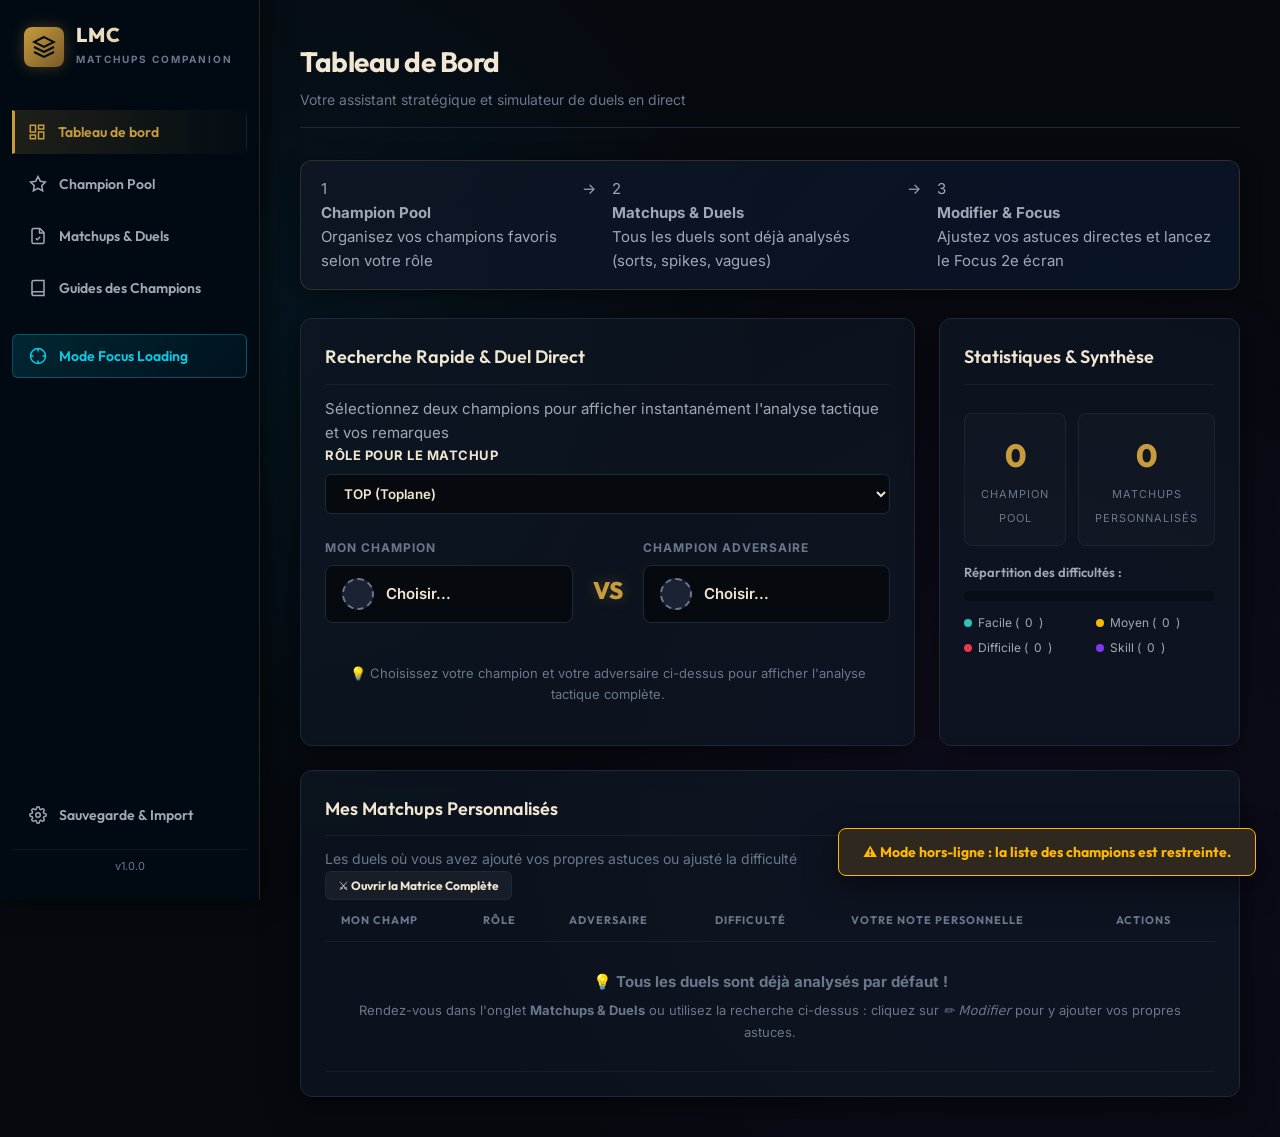
==== commit 6d3b264d: "new" ====
--- a/index.html
+++ b/index.html
@@ -37,21 +37,13 @@
                     <svg class="nav-icon" viewBox="0 0 24 24" fill="none" stroke="currentColor" stroke-width="2"><path d="M12 2l3.09 6.26L22 9.27l-5 4.87 1.18 6.88L12 17.77l-6.18 3.25L7 14.14 2 9.27l6.91-1.01L12 2z"/></svg>
                     Champion Pool
                 </button>
-                <button class="nav-item" data-tab="matchups">
-                    <svg class="nav-icon" viewBox="0 0 24 24" fill="none" stroke="currentColor" stroke-width="2"><path d="M12 20h9M3 20h9M4 12h16M4 4h16M12 4v16"/></svg>
-                    Mes Matchups
+                <button class="nav-item" data-tab="all-matchups" id="nav-all-matchups-btn">
+                    <svg class="nav-icon" viewBox="0 0 24 24" fill="none" stroke="currentColor" stroke-width="2"><path d="M14.5 2H6a2 2 0 0 0-2 2v16a2 2 0 0 0 2 2h12a2 2 0 0 0 2-2V7.5L14.5 2z"/><polyline points="14 2 14 8 20 8"/><path d="m9 15 2 2 4-4"/></svg>
+                    Matchups & Duels
                 </button>
                 <button class="nav-item" data-tab="guides" id="nav-guides-btn">
                     <svg class="nav-icon" viewBox="0 0 24 24" fill="none" stroke="currentColor" stroke-width="2"><path d="M4 19.5A2.5 2.5 0 0 1 6.5 17H20"></path><path d="M6.5 2H20v20H6.5A2.5 2.5 0 0 1 4 19.5v-15A2.5 2.5 0 0 1 6.5 2z"></path></svg>
-                    Guides & Stratégies
-                </button>
-                <button class="nav-item" data-tab="all-matchups" id="nav-all-matchups-btn">
-                    <svg class="nav-icon" viewBox="0 0 24 24" fill="none" stroke="currentColor" stroke-width="2"><path d="M14.5 2H6a2 2 0 0 0-2 2v16a2 2 0 0 0 2 2h12a2 2 0 0 0 2-2V7.5L14.5 2z"/><polyline points="14 2 14 8 20 8"/><path d="m9 15 2 2 4-4"/></svg>
-                    Tous les Matchups
-                </button>
-                <button class="nav-item" data-tab="editor" id="nav-editor-btn">
-                    <svg class="nav-icon" viewBox="0 0 24 24" fill="none" stroke="currentColor" stroke-width="2"><path d="M11 4H4a2 2 0 0 0-2 2v14a2 2 0 0 0 2 2h14a2 2 0 0 0 2-2v-7M18.5 2.5a2.121 2.121 0 1 1 3 3L12 15l-4 1 1-4 9.5-9.5z"/></svg>
-                    Ajouter/Modifier
+                    Guides des Champions
                 </button>
                 <button class="nav-item focus-btn" data-tab="focus-mode">
                     <svg class="nav-icon" viewBox="0 0 24 24" fill="none" stroke="currentColor" stroke-width="2"><circle cx="12" cy="12" r="10"/><line x1="22" y1="12" x2="18" y2="12"/><line x1="6" y1="12" x2="2" y2="12"/><line x1="12" y1="6" x2="12" y2="2"/><line x1="12" y1="22" x2="12" y2="18"/></svg>
@@ -75,15 +67,42 @@
                 <header class="content-header">
                     <div>
                         <h2>Tableau de Bord</h2>
-                        <p class="subtitle">Vos raccourcis et statistiques de matchups</p>
+                        <p class="subtitle">Votre assistant stratégique et simulateur de duels en direct</p>
                     </div>
                 </header>
+
+                <!-- Onboarding banner: 3 étapes pour tout comprendre -->
+                <div class="dashboard-banner">
+                    <div class="banner-step">
+                        <span class="step-num">1</span>
+                        <div class="step-txt">
+                            <strong>Champion Pool</strong>
+                            <p>Organisez vos champions favoris selon votre rôle</p>
+                        </div>
+                    </div>
+                    <span class="banner-arrow">→</span>
+                    <div class="banner-step">
+                        <span class="step-num">2</span>
+                        <div class="step-txt">
+                            <strong>Matchups & Duels</strong>
+                            <p>Tous les duels sont déjà analysés (sorts, spikes, vagues)</p>
+                        </div>
+                    </div>
+                    <span class="banner-arrow">→</span>
+                    <div class="banner-step">
+                        <span class="step-num">3</span>
+                        <div class="step-txt">
+                            <strong>Modifier & Focus</strong>
+                            <p>Ajustez vos astuces directes et lancez le Focus 2e écran</p>
+                        </div>
+                    </div>
+                </div>
 
                 <div class="dashboard-grid">
                     <!-- Quick Matchup Checker -->
                     <div class="card col-2 quick-check-card">
-                        <h3>Recherche Rapide Matchup</h3>
-                        <p>Sélectionnez vos champions pour afficher les notes instantanément</p>
+                        <h3>Recherche Rapide & Duel Direct</h3>
+                        <p>Sélectionnez deux champions pour afficher instantanément l'analyse tactique et vos remarques</p>
                         
                         <div class="form-group" style="margin-bottom: 16px;">
                             <label>Rôle pour le matchup</label>
@@ -128,15 +147,17 @@
                             </div>
                         </div>
 
-                        <div class="quick-check-actions">
-                            <button id="quick-search-btn" class="btn btn-primary" disabled>Voir le Matchup</button>
-                            <button id="quick-focus-btn" class="btn btn-accent" disabled>Lancer le Mode Focus</button>
+                        <!-- Live Matchup Preview Card inserted dynamically -->
+                        <div id="quick-matchup-preview" class="quick-matchup-preview-container">
+                            <div class="preview-prompt-text text-muted">
+                                💡 Choisissez votre champion et votre adversaire ci-dessus pour afficher l'analyse tactique complète.
+                            </div>
                         </div>
                     </div>
 
                     <!-- Statistics Card -->
                     <div class="card stats-card">
-                        <h3>Statistiques</h3>
+                        <h3>Statistiques & Synthèse</h3>
                         <div class="stats-grid">
                             <div class="stat-item">
                                 <span class="stat-val" id="stat-pool-count">0</span>
@@ -144,11 +165,11 @@
                             </div>
                             <div class="stat-item">
                                 <span class="stat-val" id="stat-matchup-count">0</span>
-                                <span class="stat-lbl">Matchups Définis</span>
+                                <span class="stat-lbl">Matchups Personnalisés</span>
                             </div>
                         </div>
                         <div class="difficulty-breakdown">
-                            <h4>Par difficulté :</h4>
+                            <h4>Répartition des difficultés :</h4>
                             <div class="diff-bar-container">
                                 <div class="diff-bar easy" style="width: 0%" title="Facile"></div>
                                 <div class="diff-bar medium" style="width: 0%" title="Moyen"></div>
@@ -164,24 +185,32 @@
                         </div>
                     </div>
 
-                    <!-- Recent Matchups -->
+                    <!-- Mes Matchups Personnalisés -->
                     <div class="card col-3 recent-matchups-card">
-                        <h3>Derniers Matchups Édités</h3>
+                        <div class="recent-header-row">
+                            <div>
+                                <h3>Mes Matchups Personnalisés</h3>
+                                <p class="subtitle" style="margin-bottom: 0;">Les duels où vous avez ajouté vos propres astuces ou ajusté la difficulté</p>
+                            </div>
+                            <button id="dashboard-explore-matrix-btn" class="btn btn-sm btn-secondary">
+                                ⚔️ Ouvrir la Matrice Complète
+                            </button>
+                        </div>
                         <div class="table-responsive">
                             <table class="data-table">
                                 <thead>
                                     <tr>
                                         <th>Mon Champ</th>
-                                        <th>VS</th>
+                                        <th>Rôle</th>
                                         <th>Adversaire</th>
                                         <th>Difficulté</th>
-                                        <th>Dernière modification</th>
+                                        <th>Votre Note Personnelle</th>
                                         <th>Actions</th>
                                     </tr>
                                 </thead>
                                 <tbody id="recent-matchups-tbody">
                                     <tr>
-                                        <td colspan="6" class="text-center text-muted">Aucun matchup pour le moment. Allez dans "Mon Pool" pour commencer.</td>
+                                        <td colspan="6" class="text-center text-muted">Tous les duels sont déjà calculés par défaut ! Modifiez un duel pour y inscrire vos propres notes.</td>
                                     </tr>
                                 </tbody>
                             </table>
@@ -195,7 +224,7 @@
                 <header class="content-header">
                     <div>
                         <h2>Mon Champion Pool</h2>
-                        <p class="subtitle">Gérez la liste des champions que vous jouez en partie</p>
+                        <p class="subtitle">Gérez vos champions favoris par rôle pour filtrer rapidement vos duels</p>
                     </div>
                     <button id="add-pool-champ-btn" class="btn btn-primary">
                         <svg viewBox="0 0 24 24" fill="none" stroke="currentColor" stroke-width="2" style="width:16px;height:16px;margin-right:8px;"><line x1="12" y1="5" x2="12" y2="19"/><line x1="5" y1="12" x2="19" y2="12"/></svg>
@@ -219,47 +248,6 @@
                         <p>Commencez par ajouter les champions que vous jouez régulièrement pour pouvoir documenter vos matchups.</p>
                         <button class="btn btn-primary btn-add-first-champ">Ajouter mon premier champion</button>
                     </div>
-                </div>
-            </section>
-
-            <!-- TAB: Mes Matchups -->
-            <section id="matchups" class="tab-content">
-                <header class="content-header">
-                    <div>
-                        <h2>Mes Matchups Documentés</h2>
-                        <p class="subtitle">La liste complète de vos notes stratégiques</p>
-                    </div>
-                </header>
-
-                <div class="filter-bar">
-                    <div class="search-box">
-                        <svg class="search-icon" viewBox="0 0 24 24" fill="none" stroke="currentColor" stroke-width="2"><circle cx="11" cy="11" r="8"/><line x1="21" y1="21" x2="16.65" y2="16.65"/></svg>
-                        <input type="text" id="matchups-search-input" placeholder="Filtrer par champion (ex: Camille)...">
-                    </div>
-                    <div class="filter-options">
-                        <select id="filter-role" class="custom-select-small">
-                            <option value="all">Tous les rôles</option>
-                            <option value="TOP">TOP (Toplane)</option>
-                            <option value="JUNGLE">JUNGLE (Jungle)</option>
-                            <option value="MID">MID (Midlane)</option>
-                            <option value="ADC">ADC (Botlane)</option>
-                            <option value="SUPPORT">SUPPORT (Support)</option>
-                        </select>
-                        <select id="filter-difficulty" class="custom-select-small">
-                            <option value="all">Toutes les difficultés</option>
-                            <option value="easy">Facile</option>
-                            <option value="medium">Moyen</option>
-                            <option value="hard">Difficile</option>
-                            <option value="skill">Skill Matchup</option>
-                        </select>
-                        <select id="filter-my-champ" class="custom-select-small">
-                            <option value="all">Tous mes champions</option>
-                        </select>
-                    </div>
-                </div>
-
-                <div class="matchups-list-grid" id="matchups-list-container">
-                    <!-- Matchup list cards will be rendered dynamically here -->
                 </div>
             </section>
 
@@ -427,127 +415,7 @@
                 </div>
             </section>
 
-            <!-- TAB: Matchup Editor -->
-            <section id="editor" class="tab-content">
-                <header class="content-header">
-                    <div>
-                        <h2 id="editor-title">Créer un Matchup</h2>
-                        <p class="subtitle" id="editor-subtitle">Documentez vos stratégies, builds et astuces contre un adversaire</p>
-                    </div>
-                </header>
-
-                <div class="card editor-card">
-                    <form id="matchup-form">
-                        <input type="hidden" id="matchup-id">
-                        
-                        <div class="form-group" style="max-width: 320px; margin: 0 auto 24px auto;">
-                            <label for="editor-role-select">Rôle pour ce matchup <span class="required">*</span></label>
-                            <select id="editor-role-select" class="form-control">
-                                <option value="TOP">TOP (Toplane)</option>
-                                <option value="JUNGLE">JUNGLE (Jungle)</option>
-                                <option value="MID">MID (Midlane)</option>
-                                <option value="ADC">ADC (Botlane)</option>
-                                <option value="SUPPORT">SUPPORT (Support)</option>
-                            </select>
-                        </div>
-
-                        <div class="editor-header-row">
-                            <div class="champion-select-box">
-                                <label>Mon Champion <span class="required">*</span></label>
-                                <div class="custom-select" id="editor-my-champ-select">
-                                    <div class="select-trigger">
-                                        <span class="champ-avatar placeholder"></span>
-                                        <span class="champ-name">Choisir...</span>
-                                    </div>
-                                    <div class="select-dropdown-list hidden">
-                                        <input type="text" class="select-search" placeholder="Rechercher dans mon pool...">
-                                        <div class="select-options-container" id="editor-my-options"></div>
-                                    </div>
-                                </div>
-                            </div>
-
-                            <div class="vs-divider-large">VS</div>
-
-                            <div class="champion-select-box">
-                                <label>Champion Adversaire <span class="required">*</span></label>
-                                <div class="custom-select" id="editor-enemy-champ-select">
-                                    <div class="select-trigger">
-                                        <span class="champ-avatar placeholder"></span>
-                                        <span class="champ-name">Choisir...</span>
-                                    </div>
-                                    <div class="select-dropdown-list hidden">
-                                        <input type="text" class="select-search" placeholder="Rechercher un champion...">
-                                        <div class="select-options-container" id="editor-enemy-options"></div>
-                                    </div>
-                                </div>
-                            </div>
-                        </div>
-
-                        <div class="form-row grid-2">
-                            <div class="form-group">
-                                <label for="matchup-difficulty">Difficulté globale</label>
-                                <div class="difficulty-selector">
-                                    <label class="diff-radio-btn easy">
-                                        <input type="radio" name="difficulty" value="easy" checked>
-                                        <span>Facile</span>
-                                    </label>
-                                    <label class="diff-radio-btn medium">
-                                        <input type="radio" name="difficulty" value="medium">
-                                        <span>Moyen</span>
-                                    </label>
-                                    <label class="diff-radio-btn hard">
-                                        <input type="radio" name="difficulty" value="hard">
-                                        <span>Difficile</span>
-                                    </label>
-                                    <label class="diff-radio-btn skill">
-                                        <input type="radio" name="difficulty" value="skill">
-                                        <span>Skill</span>
-                                    </label>
-                                </div>
-                            </div>
-                            <div class="form-group">
-                                <label for="matchup-style">Style de jeu / Aisance</label>
-                                <input type="text" id="matchup-style" placeholder="ex: Win lane, Farm lane, Splitpush..." class="form-control">
-                            </div>
-                        </div>
-
-                        <hr class="form-divider">
-
-                        <div class="form-row grid-2">
-                            <div class="form-group">
-                                <label for="matchup-runes">Configuration des Runes</label>
-                                <textarea id="matchup-runes" rows="3" placeholder="ex: Conquérant + Volonté (Second souffle / Revitalisation). Prendre de l'armure brute en stats." class="form-control text-area-custom"></textarea>
-                            </div>
-                            <div class="form-group">
-                                <label for="matchup-items">Build / Spikes d'objets</label>
-                                <textarea id="matchup-items" rows="3" placeholder="ex: Rush Hydre Vorace pour le sustain, puis Trinité. Prendre Tabis d'acier en priorité." class="form-control text-area-custom"></textarea>
-                            </div>
-                        </div>
-
-                        <hr class="form-divider">
-
-                        <div class="form-group">
-                            <label for="matchup-early">Phase de lignes (Early Game / Niveaux 1-3)</label>
-                            <textarea id="matchup-early" rows="3" placeholder="ex: Respecter son niveau 1. On peut l'agresser au niveau 2 si son sort E est en cooldown." class="form-control text-area-custom"></textarea>
-                        </div>
-
-                        <div class="form-group">
-                            <label for="matchup-mid">Milieu et fin de partie (Mid / Late Game & Teamfights)</label>
-                            <textarea id="matchup-mid" rows="3" placeholder="ex: Splitpush efficace, il ne peut pas nous défendre en 1v1 après 2 items. En teamfight, focus la backline." class="form-control text-area-custom"></textarea>
-                        </div>
-
-                        <div class="form-group">
-                            <label for="matchup-tips">Conseils clés et astuces (Détails mécaniques, Cooldowns)</label>
-                            <textarea id="matchup-tips" rows="3" placeholder="ex: Utiliser notre R pour esquiver son étourdissement. Punir quand il rate son Z." class="form-control text-area-custom"></textarea>
-                        </div>
-
-                        <div class="form-actions">
-                            <button type="button" class="btn btn-secondary" id="cancel-edit-btn">Annuler</button>
-                            <button type="submit" class="btn btn-primary" id="save-matchup-btn">Enregistrer le Matchup</button>
-                        </div>
-                    </form>
-                </div>
-            </section>
+
 
             <!-- TAB: Focus Mode -->
             <section id="focus-mode" class="tab-content">
@@ -561,6 +429,9 @@
                             <span class="pulse-dot"></span>
                             MODE FOCUS CHARGEMENT
                         </div>
+                        <button class="btn btn-primary btn-sm" id="focus-edit-matchup-btn">
+                            ✏️ Modifier ce Matchup
+                        </button>
                     </div>
 
                     <div class="focus-vs-header" id="focus-champ-headers">
@@ -676,6 +547,88 @@
         </div>
     </div>
 
+    <!-- Modal: Direct Matchup Customization -->
+    <div class="modal hidden" id="edit-matchup-modal">
+        <div class="modal-backdrop"></div>
+        <div class="modal-content modal-lg">
+            <div class="modal-header">
+                <div class="modal-title-with-badges">
+                    <h3 id="edit-modal-title">Modifier le Matchup</h3>
+                    <span class="role-badge" id="edit-modal-role-badge">TOP</span>
+                </div>
+                <button class="modal-close" id="close-edit-modal-btn">&times;</button>
+            </div>
+            <div class="modal-body">
+                <div class="modal-matchup-duo-banner" id="edit-modal-duo-banner">
+                    <!-- Champion avatars & names populated dynamically -->
+                </div>
+
+                <form id="inline-matchup-form">
+                    <input type="hidden" id="edit-modal-my-champ">
+                    <input type="hidden" id="edit-modal-enemy-champ">
+                    <input type="hidden" id="edit-modal-lane">
+
+                    <div class="form-group">
+                        <label>Difficulté ressentie</label>
+                        <div class="difficulty-selector">
+                            <label class="diff-radio-btn easy">
+                                <input type="radio" name="modal-difficulty" value="easy">
+                                <span>Facile</span>
+                            </label>
+                            <label class="diff-radio-btn medium">
+                                <input type="radio" name="modal-difficulty" value="medium">
+                                <span>Moyen</span>
+                            </label>
+                            <label class="diff-radio-btn hard">
+                                <input type="radio" name="modal-difficulty" value="hard">
+                                <span>Difficile</span>
+                            </label>
+                            <label class="diff-radio-btn skill">
+                                <input type="radio" name="modal-difficulty" value="skill">
+                                <span>Skill Matchup</span>
+                            </label>
+                        </div>
+                    </div>
+
+                    <div class="form-group">
+                        <label for="edit-modal-tips">💡 Votre Astuce Clé / Conseil perso <span class="text-muted">(prioritaire en Mode Focus)</span></label>
+                        <textarea id="edit-modal-tips" rows="3" class="form-control text-area-custom" placeholder="ex: Bait son par terre caillou et la one shot. Dodge execut avec le Z..."></textarea>
+                    </div>
+
+                    <div class="form-group">
+                        <label for="edit-modal-spell">⚠️ Sort critique adverse à surveiller</label>
+                        <input type="text" id="edit-modal-spell" class="form-control" placeholder="ex: E (Cage de Veigar), R (Massacre)...">
+                    </div>
+
+                    <div class="form-row grid-2">
+                        <div class="form-group">
+                            <label for="edit-modal-early">🌊 Gestion de vague & Early Game</label>
+                            <textarea id="edit-modal-early" rows="3" class="form-control text-area-custom" placeholder="ex: Respecter niveau 1-3. Crash la vague 3 pour reset..."></textarea>
+                        </div>
+                        <div class="form-group">
+                            <label for="edit-modal-mid">🎯 Timing de All-in & Mid/Late</label>
+                            <textarea id="edit-modal-mid" rows="3" class="form-control text-area-custom" placeholder="ex: All-in dès qu'il rate son sort clé. Splitpush après 2 items..."></textarea>
+                        </div>
+                    </div>
+
+                    <div class="form-group">
+                        <label for="edit-modal-items">🛡️ Runes & Équipement / Objets de contre</label>
+                        <input type="text" id="edit-modal-items" class="form-control" placeholder="ex: Tabis d'acier, Appel du bourreau, Conquérant...">
+                    </div>
+
+                    <div class="modal-form-actions">
+                        <button type="button" class="btn btn-outline-danger" id="edit-modal-reset-btn" style="display: none;">
+                            ↺ Rétablir par défaut
+                        </button>
+                        <div style="flex:1;"></div>
+                        <button type="button" class="btn btn-secondary" id="edit-modal-cancel-btn">Annuler</button>
+                        <button type="submit" class="btn btn-primary" id="edit-modal-save-btn">Enregistrer</button>
+                    </div>
+                </form>
+            </div>
+        </div>
+    </div>
+
     <script src="guides-data.js"></script>
     <script src="guides.js"></script>
     <script src="matchups-data.js"></script>
--- a/style.css
+++ b/style.css
@@ -3097,5 +3097,358 @@
     }
 }
 
-
-
+/* ==========================================================================
+   UNIFIED WORKFLOW & DIRECT CUSTOMIZATION STYLES
+   ========================================================================== */
+
+/* 1. Dashboard 3-Step Guide Banner */
+.dashboard-banner {
+    display: flex;
+    align-items: stretch;
+    justify-content: space-between;
+    gap: 16px;
+    margin-bottom: 28px;
+    padding: 16px 20px;
+    background: linear-gradient(135deg, rgba(15, 23, 36, 0.85) 0%, rgba(9, 20, 40, 0.95) 100%);
+    border: 1px solid var(--border-gold-trans);
+    border-radius: 12px;
+    box-shadow: 0 4px 20px rgba(0, 0, 0, 0.4);
+}
+
+.step-card {
+    display: flex;
+    align-items: center;
+    gap: 16px;
+    flex: 1;
+    padding: 8px 12px;
+    border-radius: 8px;
+    background: rgba(255, 255, 255, 0.02);
+    border: 1px solid rgba(255, 255, 255, 0.04);
+    transition: all 0.25s ease;
+}
+
+.step-card:hover {
+    background: rgba(200, 155, 60, 0.06);
+    border-color: rgba(200, 155, 60, 0.3);
+    transform: translateY(-2px);
+}
+
+.step-number {
+    width: 36px;
+    height: 36px;
+    flex-shrink: 0;
+    border-radius: 50%;
+    background: linear-gradient(135deg, var(--gold-hextech) 0%, #785a28 100%);
+    color: #030508;
+    font-weight: 800;
+    font-size: 16px;
+    display: flex;
+    align-items: center;
+    justify-content: center;
+    box-shadow: 0 0 10px rgba(200, 155, 60, 0.4);
+}
+
+.step-content h4 {
+    font-size: 14px;
+    font-weight: 700;
+    color: var(--gold-light);
+    margin-bottom: 3px;
+    letter-spacing: 0.3px;
+}
+
+.step-content p {
+    font-size: 12px;
+    color: var(--color-text-muted);
+    line-height: 1.35;
+    margin: 0;
+}
+
+.step-arrow {
+    display: flex;
+    align-items: center;
+    justify-content: center;
+    color: var(--gold-hextech);
+    font-size: 18px;
+    opacity: 0.6;
+}
+
+/* 2. Dashboard Live Quick Matchup Preview */
+#quick-matchup-preview {
+    margin-top: 20px;
+    width: 100%;
+}
+
+.dashboard-preview-card {
+    background: linear-gradient(145deg, rgba(15, 23, 36, 0.95) 0%, rgba(10, 16, 26, 0.95) 100%);
+    border: 1px solid var(--border-gold-trans);
+    border-radius: 14px;
+    padding: 20px;
+    box-shadow: 0 8px 30px rgba(0, 0, 0, 0.5);
+    transition: all 0.3s ease;
+    position: relative;
+    overflow: hidden;
+}
+
+.dashboard-preview-card::before {
+    content: '';
+    position: absolute;
+    top: 0;
+    left: 0;
+    width: 4px;
+    height: 100%;
+    background: var(--gold-hextech);
+}
+
+.dashboard-preview-card.diff-easy::before { background: var(--diff-easy); }
+.dashboard-preview-card.diff-medium::before { background: var(--diff-medium); }
+.dashboard-preview-card.diff-hard::before { background: var(--diff-hard); }
+.dashboard-preview-card.diff-skill::before { background: var(--diff-skill); }
+
+.dashboard-preview-card.is-customized {
+    border-color: rgba(200, 155, 60, 0.6);
+    box-shadow: 0 8px 30px rgba(0, 0, 0, 0.5), 0 0 15px rgba(200, 155, 60, 0.2);
+}
+
+.preview-card-header {
+    display: flex;
+    justify-content: space-between;
+    align-items: center;
+    gap: 16px;
+    padding-bottom: 16px;
+    border-bottom: 1px solid rgba(255, 255, 255, 0.06);
+    flex-wrap: wrap;
+}
+
+.preview-duo {
+    display: flex;
+    align-items: center;
+    gap: 14px;
+}
+
+.preview-avatar-box {
+    display: flex;
+    align-items: center;
+    gap: 10px;
+}
+
+.preview-avatar-box img {
+    width: 48px;
+    height: 48px;
+    border-radius: 50%;
+    border: 2px solid var(--gold-hextech);
+    object-fit: cover;
+    box-shadow: 0 0 10px rgba(0, 0, 0, 0.6);
+}
+
+.preview-avatar-box:last-child img {
+    border-color: var(--blue-hextech);
+}
+
+.preview-avatar-box span {
+    font-size: 16px;
+    font-weight: 700;
+    color: #ffffff;
+}
+
+.preview-vs {
+    font-size: 13px;
+    font-weight: 800;
+    color: var(--gold-hextech);
+    background: rgba(200, 155, 60, 0.12);
+    border: 1px solid rgba(200, 155, 60, 0.3);
+    padding: 2px 8px;
+    border-radius: 12px;
+}
+
+.preview-badges {
+    display: flex;
+    align-items: center;
+    gap: 8px;
+    flex-wrap: wrap;
+}
+
+.matrix-custom-pill {
+    display: inline-flex;
+    align-items: center;
+    gap: 4px;
+    padding: 3px 10px;
+    border-radius: 20px;
+    background: rgba(200, 155, 60, 0.15);
+    border: 1px solid var(--gold-hextech);
+    color: var(--gold-light);
+    font-size: 11px;
+    font-weight: 700;
+    text-transform: uppercase;
+    letter-spacing: 0.5px;
+    box-shadow: 0 0 8px rgba(200, 155, 60, 0.3);
+}
+
+.preview-card-body {
+    padding: 16px 0;
+    display: flex;
+    flex-direction: column;
+    gap: 12px;
+}
+
+.preview-key-tip {
+    background: rgba(0, 0, 0, 0.35);
+    border-left: 3px solid var(--blue-hextech);
+    padding: 12px 16px;
+    border-radius: 0 8px 8px 0;
+}
+
+.preview-key-tip.custom-tip-box {
+    border-left-color: var(--gold-hextech);
+    background: rgba(200, 155, 60, 0.08);
+}
+
+.preview-key-tip strong {
+    display: block;
+    font-size: 11px;
+    text-transform: uppercase;
+    letter-spacing: 0.6px;
+    color: var(--blue-hextech);
+    margin-bottom: 4px;
+}
+
+.preview-key-tip.custom-tip-box strong {
+    color: var(--gold-hextech);
+}
+
+.preview-key-tip p {
+    font-size: 14px;
+    color: #e2e8f0;
+    line-height: 1.5;
+    margin: 0;
+}
+
+.preview-spell-alert {
+    background: rgba(230, 57, 70, 0.08);
+    border: 1px solid rgba(230, 57, 70, 0.25);
+    padding: 10px 14px;
+    border-radius: 8px;
+    font-size: 13px;
+    color: #f87171;
+}
+
+.preview-spell-alert strong {
+    color: #ffffff;
+}
+
+.preview-card-actions {
+    display: flex;
+    align-items: center;
+    gap: 10px;
+    padding-top: 14px;
+    border-top: 1px solid rgba(255, 255, 255, 0.06);
+    flex-wrap: wrap;
+}
+
+/* 3. Direct Matchup Edit Modal */
+.modal-content.modal-lg {
+    max-width: 760px;
+    max-height: 90vh;
+}
+
+.modal-title-with-badges {
+    display: flex;
+    align-items: center;
+    gap: 12px;
+}
+
+.modal-matchup-duo-banner {
+    display: flex;
+    align-items: center;
+    justify-content: center;
+    gap: 30px;
+    padding: 16px 20px;
+    background: linear-gradient(135deg, rgba(15, 23, 36, 0.95) 0%, rgba(9, 14, 24, 0.95) 100%);
+    border: 1px solid var(--border-gold-trans);
+    border-radius: 12px;
+    margin-bottom: 20px;
+}
+
+.modal-duo-col {
+    display: flex;
+    align-items: center;
+    gap: 12px;
+}
+
+.modal-duo-col img {
+    width: 52px;
+    height: 52px;
+    border-radius: 50%;
+    border: 2px solid var(--gold-hextech);
+    box-shadow: 0 0 12px rgba(200, 155, 60, 0.3);
+}
+
+.modal-duo-col:last-child img {
+    border-color: var(--blue-hextech);
+    box-shadow: 0 0 12px rgba(10, 203, 230, 0.3);
+}
+
+.modal-duo-col strong {
+    font-size: 18px;
+    font-weight: 700;
+    color: #ffffff;
+}
+
+.modal-duo-vs {
+    font-size: 14px;
+    font-weight: 800;
+    color: var(--gold-hextech);
+    padding: 4px 10px;
+    background: rgba(200, 155, 60, 0.12);
+    border: 1px solid rgba(200, 155, 60, 0.3);
+    border-radius: 20px;
+}
+
+.modal-form-actions {
+    display: flex;
+    align-items: center;
+    gap: 12px;
+    margin-top: 24px;
+    padding-top: 18px;
+    border-top: 1px solid rgba(255, 255, 255, 0.08);
+}
+
+.btn-outline-danger {
+    background: transparent;
+    border: 1px solid var(--diff-hard);
+    color: var(--diff-hard);
+    padding: 10px 18px;
+    border-radius: 8px;
+    font-weight: 600;
+    font-size: 13px;
+    cursor: pointer;
+    transition: all 0.2s ease;
+}
+
+.btn-outline-danger:hover {
+    background: var(--diff-hard);
+    color: #ffffff;
+    box-shadow: 0 0 12px rgba(230, 57, 70, 0.4);
+}
+
+/* Responsive adjustments */
+@media (max-width: 900px) {
+    .dashboard-banner {
+        flex-direction: column;
+        gap: 12px;
+    }
+    .step-arrow {
+        transform: rotate(90deg);
+        margin: 2px 0;
+    }
+    .preview-card-header {
+        flex-direction: column;
+        align-items: flex-start;
+    }
+    .modal-matchup-duo-banner {
+        gap: 16px;
+    }
+}
+
+
+
+
